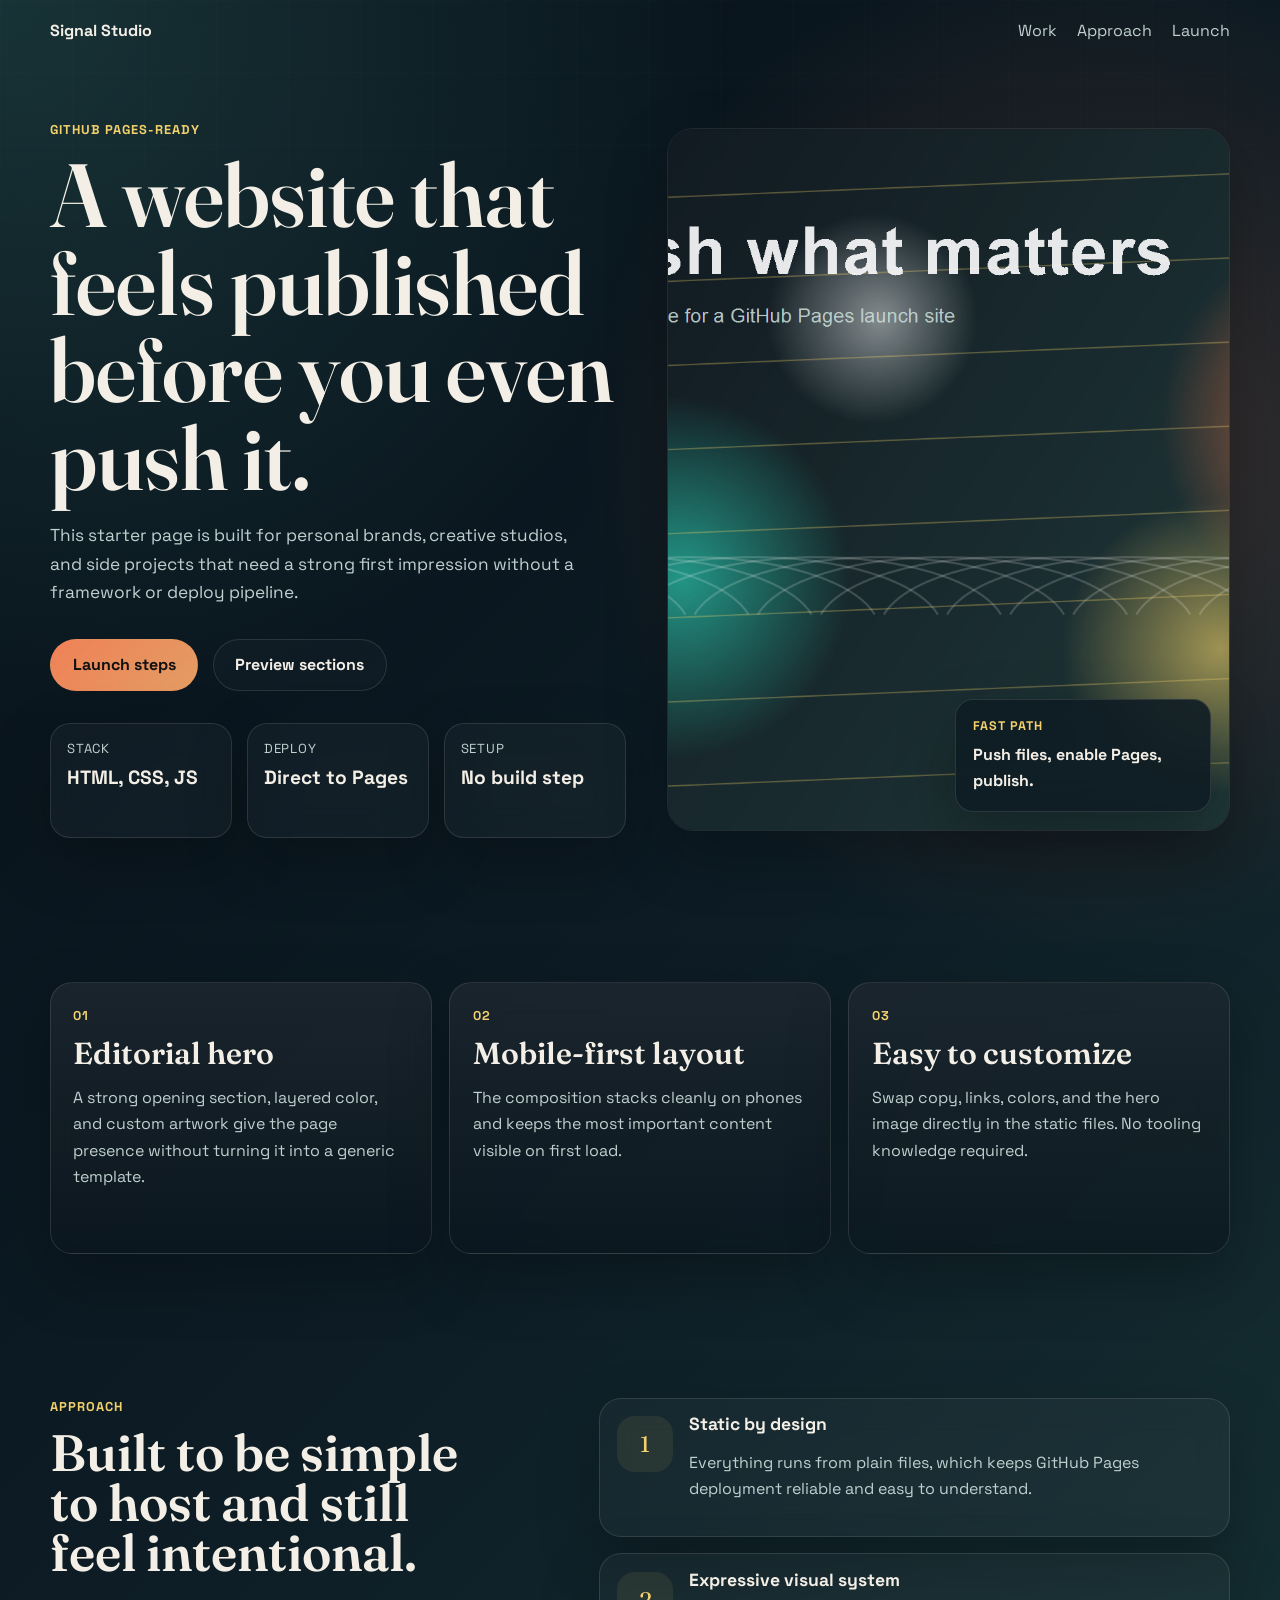
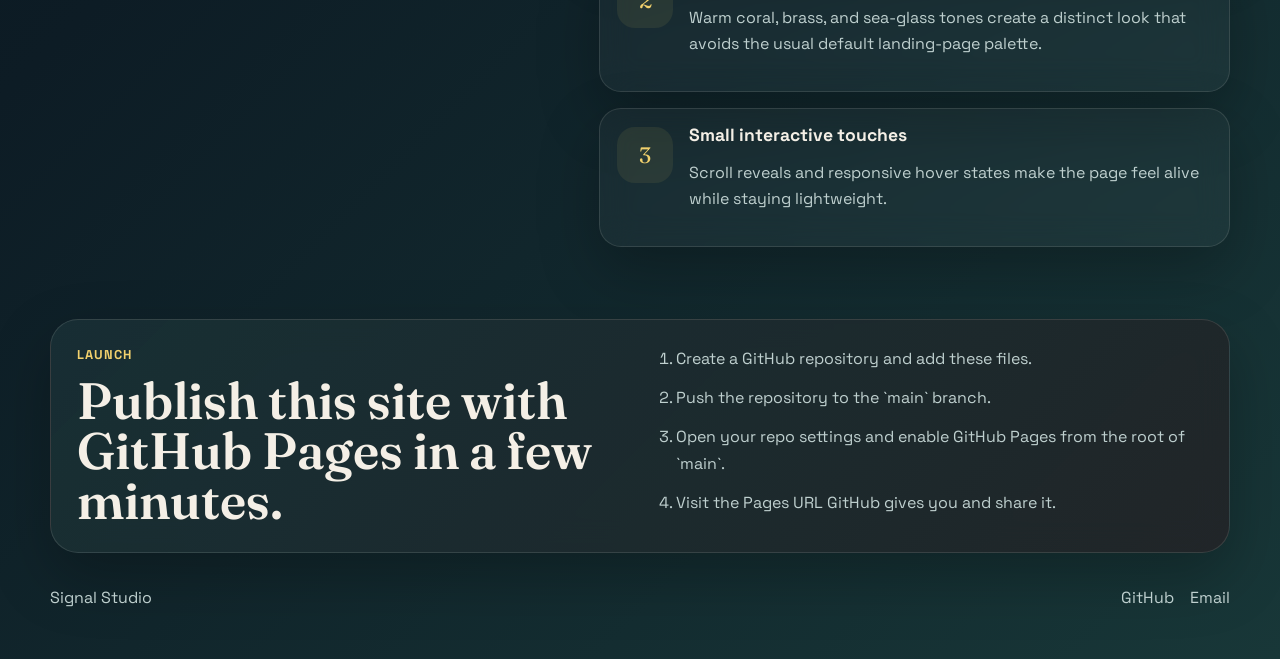
==== index.html @ b7b540f7 "Add GitHub Pages website" ====
<!DOCTYPE html>
<html lang="en">
  <head>
    <meta charset="UTF-8" />
    <meta name="viewport" content="width=device-width, initial-scale=1.0" />
    <title>Signal Studio | GitHub Pages Site</title>
    <meta
      name="description"
      content="A polished one-page website template built to publish quickly with GitHub Pages."
    />
    <link rel="preconnect" href="https://fonts.googleapis.com" />
    <link rel="preconnect" href="https://fonts.gstatic.com" crossorigin />
    <link
      href="https://fonts.googleapis.com/css2?family=Fraunces:wght@500;600;700&family=Space+Grotesk:wght@400;500;700&display=swap"
      rel="stylesheet"
    />
    <script>
      document.documentElement.classList.add("js");
    </script>
    <link rel="stylesheet" href="styles.css" />
  </head>
  <body>
    <div class="page-shell">
      <header class="site-header">
        <a class="brand" href="#top">Signal Studio</a>
        <nav class="site-nav" aria-label="Primary">
          <a href="#work">Work</a>
          <a href="#approach">Approach</a>
          <a href="#launch">Launch</a>
        </nav>
      </header>

      <main id="top">
        <section class="hero section">
          <div class="hero-copy reveal">
            <p class="eyebrow">GitHub Pages-ready</p>
            <h1>A website that feels published before you even push it.</h1>
            <p class="lede">
              This starter page is built for personal brands, creative studios,
              and side projects that need a strong first impression without a
              framework or deploy pipeline.
            </p>

            <div class="hero-actions">
              <a class="button button-primary" href="#launch">Launch steps</a>
              <a class="button button-secondary" href="#work">Preview sections</a>
            </div>

            <dl class="hero-metrics" aria-label="Highlights">
              <div>
                <dt>Stack</dt>
                <dd>HTML, CSS, JS</dd>
              </div>
              <div>
                <dt>Deploy</dt>
                <dd>Direct to Pages</dd>
              </div>
              <div>
                <dt>Setup</dt>
                <dd>No build step</dd>
              </div>
            </dl>
          </div>

          <div class="hero-visual reveal">
            <img
              src="assets/hero.png"
              alt="Abstract cinematic artwork for the website hero section"
            />
            <div class="floating-note">
              <span>Fast path</span>
              <strong>Push files, enable Pages, publish.</strong>
            </div>
          </div>
        </section>

        <section id="work" class="section feature-grid">
          <article class="feature-card reveal">
            <p class="card-kicker">01</p>
            <h2>Editorial hero</h2>
            <p>
              A strong opening section, layered color, and custom artwork give
              the page presence without turning it into a generic template.
            </p>
          </article>

          <article class="feature-card reveal">
            <p class="card-kicker">02</p>
            <h2>Mobile-first layout</h2>
            <p>
              The composition stacks cleanly on phones and keeps the most
              important content visible on first load.
            </p>
          </article>

          <article class="feature-card reveal">
            <p class="card-kicker">03</p>
            <h2>Easy to customize</h2>
            <p>
              Swap copy, links, colors, and the hero image directly in the
              static files. No tooling knowledge required.
            </p>
          </article>
        </section>

        <section id="approach" class="section split-section">
          <div class="section-heading reveal">
            <p class="eyebrow">Approach</p>
            <h2>Built to be simple to host and still feel intentional.</h2>
          </div>

          <div class="steps">
            <article class="step reveal">
              <span class="step-number">1</span>
              <div>
                <h3>Static by design</h3>
                <p>
                  Everything runs from plain files, which keeps GitHub Pages
                  deployment reliable and easy to understand.
                </p>
              </div>
            </article>

            <article class="step reveal">
              <span class="step-number">2</span>
              <div>
                <h3>Expressive visual system</h3>
                <p>
                  Warm coral, brass, and sea-glass tones create a distinct look
                  that avoids the usual default landing-page palette.
                </p>
              </div>
            </article>

            <article class="step reveal">
              <span class="step-number">3</span>
              <div>
                <h3>Small interactive touches</h3>
                <p>
                  Scroll reveals and responsive hover states make the page feel
                  alive while staying lightweight.
                </p>
              </div>
            </article>
          </div>
        </section>

        <section id="launch" class="section launch-panel reveal">
          <div>
            <p class="eyebrow">Launch</p>
            <h2>Publish this site with GitHub Pages in a few minutes.</h2>
          </div>

          <ol class="launch-list">
            <li>Create a GitHub repository and add these files.</li>
            <li>Push the repository to the `main` branch.</li>
            <li>Open your repo settings and enable GitHub Pages from the root of `main`.</li>
            <li>Visit the Pages URL GitHub gives you and share it.</li>
          </ol>
        </section>
      </main>

      <footer class="site-footer">
        <p>Signal Studio</p>
        <div class="footer-links">
          <a href="https://github.com/" target="_blank" rel="noreferrer">GitHub</a>
          <a href="mailto:hello@example.com">Email</a>
        </div>
      </footer>
    </div>

    <script src="script.js"></script>
  </body>
</html>
---- styles.css ----
:root {
  --bg: #081018;
  --bg-soft: #11232a;
  --panel: rgba(12, 23, 31, 0.72);
  --panel-strong: rgba(15, 28, 36, 0.9);
  --text: #f4efe6;
  --muted: #bfd0cf;
  --line: rgba(244, 239, 230, 0.12);
  --accent: #ef8157;
  --accent-soft: #f2d16d;
  --sea: #63d2c1;
  --shadow: 0 24px 60px rgba(0, 0, 0, 0.25);
  --radius: 26px;
  --max: 1180px;
}

* {
  box-sizing: border-box;
}

html {
  scroll-behavior: smooth;
}

body {
  margin: 0;
  min-height: 100vh;
  font-family: "Space Grotesk", "Segoe UI", sans-serif;
  color: var(--text);
  background:
    radial-gradient(circle at top left, rgba(99, 210, 193, 0.18), transparent 28%),
    radial-gradient(circle at 85% 20%, rgba(239, 129, 87, 0.2), transparent 24%),
    linear-gradient(135deg, #071018 0%, #0d1c25 48%, #183738 100%);
}

body::before {
  content: "";
  position: fixed;
  inset: 0;
  background-image:
    linear-gradient(rgba(255, 255, 255, 0.03) 1px, transparent 1px),
    linear-gradient(90deg, rgba(255, 255, 255, 0.03) 1px, transparent 1px);
  background-size: 72px 72px;
  mask-image: linear-gradient(to bottom, rgba(0, 0, 0, 0.4), transparent 85%);
  -webkit-mask-image: linear-gradient(to bottom, rgba(0, 0, 0, 0.4), transparent 85%);
  pointer-events: none;
}

.page-shell {
  position: relative;
  width: min(calc(100% - 2rem), var(--max));
  margin: 0 auto;
}

.site-header,
.site-footer,
.section {
  position: relative;
  z-index: 1;
}

.site-header {
  display: flex;
  align-items: center;
  justify-content: space-between;
  gap: 1rem;
  padding: 1.25rem 0 0.5rem;
}

.brand,
.site-nav a,
.footer-links a,
.button {
  color: inherit;
  text-decoration: none;
}

.brand {
  font-weight: 700;
  letter-spacing: 0;
}

.site-nav {
  display: flex;
  align-items: center;
  gap: 1.25rem;
}

.site-nav a,
.footer-links a {
  color: var(--muted);
  transition: color 180ms ease;
}

.site-nav a:hover,
.site-nav a:focus-visible,
.footer-links a:hover,
.footer-links a:focus-visible {
  color: var(--text);
}

.section {
  padding: 4.5rem 0;
}

.hero {
  display: grid;
  grid-template-columns: 1.02fr 0.98fr;
  gap: 2rem;
  align-items: center;
  min-height: calc(100vh - 5rem);
}

.eyebrow,
.card-kicker,
.step-number {
  color: var(--accent-soft);
}

.eyebrow,
.card-kicker {
  margin: 0 0 0.8rem;
  font-size: 0.8rem;
  font-weight: 700;
  text-transform: uppercase;
  letter-spacing: 0.08em;
}

h1,
h2,
h3 {
  margin: 0;
  line-height: 0.98;
}

h1,
h2 {
  font-family: "Fraunces", Georgia, serif;
  font-weight: 600;
}

h1 {
  max-width: 12ch;
  font-size: clamp(3.2rem, 7vw, 6.4rem);
}

h2 {
  font-size: clamp(2.15rem, 4vw, 3.4rem);
}

h3 {
  font-size: 1.1rem;
  margin-bottom: 0.55rem;
}

.lede,
.feature-card p,
.step p,
.launch-list,
.site-footer,
.floating-note span,
.floating-note strong {
  line-height: 1.65;
}

.lede,
.section-heading,
.step p,
.feature-card p,
.launch-list,
.site-footer {
  color: var(--muted);
}

.lede {
  max-width: 34rem;
  margin: 1.2rem 0 0;
  font-size: 1.08rem;
}

.hero-actions {
  display: flex;
  flex-wrap: wrap;
  gap: 0.9rem;
  margin-top: 2rem;
}

.button {
  display: inline-flex;
  align-items: center;
  justify-content: center;
  min-height: 3.25rem;
  padding: 0 1.35rem;
  border-radius: 999px;
  border: 1px solid var(--line);
  font-weight: 700;
  transition:
    transform 180ms ease,
    border-color 180ms ease,
    background-color 180ms ease;
}

.button:hover,
.button:focus-visible {
  transform: translateY(-2px);
}

.button-primary {
  background: linear-gradient(135deg, var(--accent) 0%, #e39d63 100%);
  color: #111;
  border-color: transparent;
}

.button-secondary {
  background: rgba(255, 255, 255, 0.02);
}

.hero-metrics {
  display: grid;
  grid-template-columns: repeat(3, minmax(0, 1fr));
  gap: 0.9rem;
  max-width: 36rem;
  margin: 2rem 0 0;
}

.hero-metrics div,
.feature-card,
.launch-panel,
.floating-note,
.step {
  border: 1px solid var(--line);
  backdrop-filter: blur(16px);
  box-shadow: var(--shadow);
}

.hero-metrics div {
  min-height: 7.2rem;
  padding: 1rem;
  border-radius: 20px;
  background: rgba(255, 255, 255, 0.03);
}

.hero-metrics dt {
  margin-bottom: 0.5rem;
  color: var(--muted);
  font-size: 0.82rem;
  text-transform: uppercase;
  letter-spacing: 0.06em;
}

.hero-metrics dd {
  margin: 0;
  font-size: 1.2rem;
  font-weight: 700;
}

.hero-visual {
  position: relative;
}

.hero-visual img {
  display: block;
  width: 100%;
  aspect-ratio: 4 / 5;
  object-fit: cover;
  border-radius: var(--radius);
  border: 1px solid rgba(255, 255, 255, 0.08);
  box-shadow: var(--shadow);
}

.floating-note {
  position: absolute;
  right: 1.2rem;
  bottom: 1.2rem;
  max-width: 16rem;
  padding: 1rem 1.1rem;
  border-radius: 18px;
  background: var(--panel-strong);
}

.floating-note span {
  display: block;
  margin-bottom: 0.35rem;
  color: var(--accent-soft);
  font-size: 0.78rem;
  font-weight: 700;
  text-transform: uppercase;
  letter-spacing: 0.08em;
}

.floating-note strong {
  display: block;
  font-size: 1rem;
}

.feature-grid {
  display: grid;
  grid-template-columns: repeat(3, minmax(0, 1fr));
  gap: 1.1rem;
}

.feature-card {
  min-height: 17rem;
  padding: 1.4rem;
  border-radius: 22px;
  background:
    linear-gradient(180deg, rgba(255, 255, 255, 0.06), transparent),
    var(--panel);
  transition: transform 180ms ease, border-color 180ms ease;
}

.feature-card:hover {
  transform: translateY(-4px);
  border-color: rgba(242, 209, 109, 0.32);
}

.feature-card .card-kicker {
  color: var(--accent-soft);
}

.feature-card h2 {
  margin-bottom: 1rem;
  font-size: 1.9rem;
}

.split-section {
  display: grid;
  grid-template-columns: 0.9fr 1.1fr;
  gap: 2rem;
  align-items: start;
}

.section-heading h2 {
  max-width: 12ch;
}

.steps {
  display: grid;
  gap: 1rem;
}

.step {
  display: grid;
  grid-template-columns: 3.5rem 1fr;
  gap: 1rem;
  align-items: start;
  padding: 1.1rem;
  border-radius: 22px;
  background: rgba(255, 255, 255, 0.035);
}

.step-number {
  display: inline-flex;
  align-items: center;
  justify-content: center;
  width: 3.5rem;
  aspect-ratio: 1;
  border-radius: 18px;
  background: rgba(242, 209, 109, 0.08);
  font-family: "Fraunces", Georgia, serif;
  font-size: 1.4rem;
}

.launch-panel {
  display: grid;
  grid-template-columns: 1fr 1fr;
  gap: 2rem;
  padding: 1.6rem;
  border-radius: 28px;
  background:
    linear-gradient(135deg, rgba(99, 210, 193, 0.1), rgba(239, 129, 87, 0.08)),
    var(--panel-strong);
}

.launch-list {
  margin: 0;
  padding-left: 1.25rem;
}

.launch-list li + li {
  margin-top: 0.8rem;
}

.site-footer {
  display: flex;
  align-items: center;
  justify-content: space-between;
  gap: 1rem;
  padding: 1rem 0 2rem;
}

.footer-links {
  display: flex;
  gap: 1rem;
}

.section-heading h2 {
  color: var(--text);
}

.js .reveal {
  opacity: 0;
  transform: translateY(24px);
  transition:
    opacity 700ms ease,
    transform 700ms ease;
}

.js .reveal.is-visible {
  opacity: 1;
  transform: translateY(0);
}

@media (max-width: 980px) {
  .hero,
  .feature-grid,
  .split-section,
  .launch-panel {
    grid-template-columns: 1fr;
  }

  .hero {
    min-height: auto;
    padding-top: 2rem;
  }

  .section-heading h2 {
    max-width: 16ch;
  }
}

@media (max-width: 720px) {
  .page-shell {
    width: min(calc(100% - 1.1rem), var(--max));
  }

  .site-header,
  .site-footer {
    flex-direction: column;
    align-items: flex-start;
  }

  .site-nav,
  .footer-links {
    flex-wrap: wrap;
  }

  .section {
    padding: 3rem 0;
  }

  h1 {
    font-size: clamp(2.7rem, 16vw, 4.2rem);
  }

  .hero-metrics {
    grid-template-columns: 1fr;
  }

  .hero-visual img {
    aspect-ratio: 1 / 1.15;
  }

  .floating-note {
    position: static;
    max-width: none;
    margin-top: 1rem;
  }
}
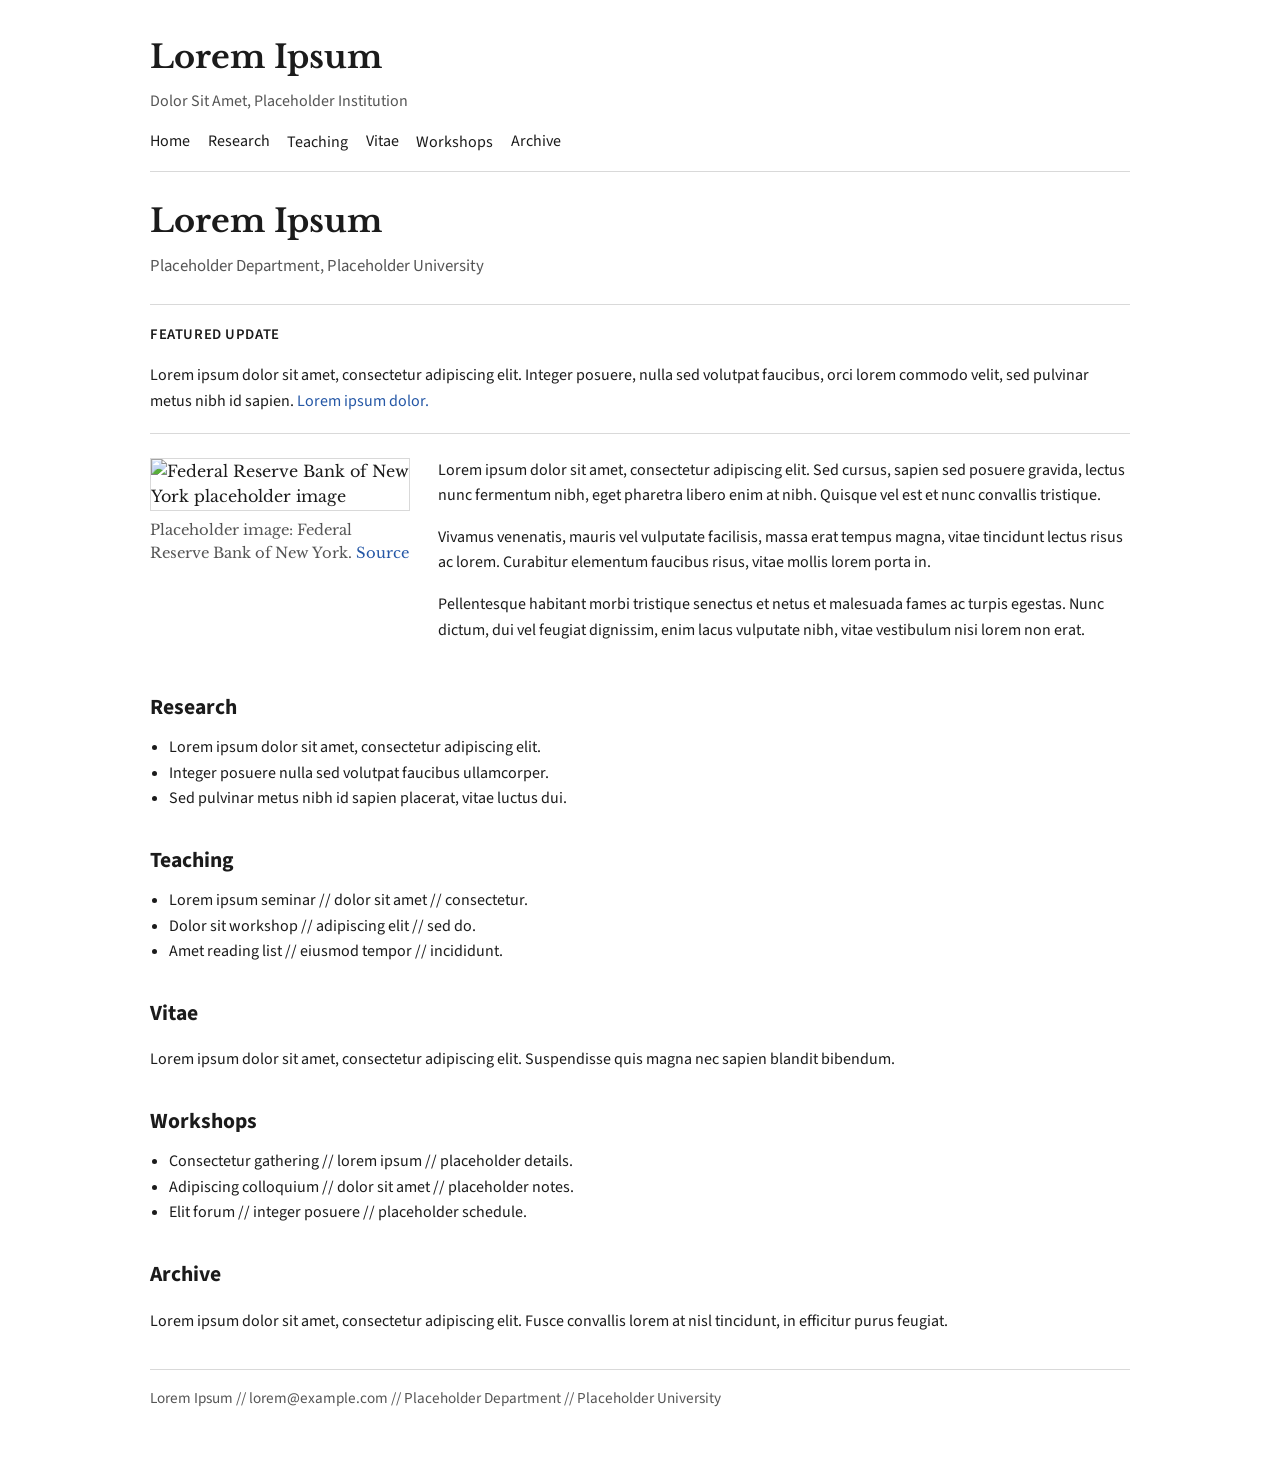
==== commit 6f46d6af: "Match academic homepage layout with placeholders" ====
--- a/index.html
+++ b/index.html
@@ -3,169 +3,161 @@
   <head>
     <meta charset="UTF-8" />
     <meta name="viewport" content="width=device-width, initial-scale=1.0" />
-    <title>Signal Studio | GitHub Pages Site</title>
+    <title>Lorem Ipsum | Academic Homepage Template</title>
     <meta
       name="description"
-      content="A polished one-page website template built to publish quickly with GitHub Pages."
+      content="A minimalist academic-style GitHub Pages homepage with placeholder text and a Federal Reserve Bank of New York image placeholder."
     />
     <link rel="preconnect" href="https://fonts.googleapis.com" />
     <link rel="preconnect" href="https://fonts.gstatic.com" crossorigin />
     <link
-      href="https://fonts.googleapis.com/css2?family=Fraunces:wght@500;600;700&family=Space+Grotesk:wght@400;500;700&display=swap"
+      href="https://fonts.googleapis.com/css2?family=Libre+Baskerville:wght@400;700&family=Source+Sans+3:wght@400;600&display=swap"
       rel="stylesheet"
     />
-    <script>
-      document.documentElement.classList.add("js");
-    </script>
     <link rel="stylesheet" href="styles.css" />
   </head>
   <body>
-    <div class="page-shell">
+    <div class="site-shell">
       <header class="site-header">
-        <a class="brand" href="#top">Signal Studio</a>
+        <div class="site-title-group">
+          <a class="site-title" href="index.html">Lorem Ipsum</a>
+          <p class="site-subtitle">Dolor Sit Amet, Placeholder Institution</p>
+        </div>
+
         <nav class="site-nav" aria-label="Primary">
-          <a href="#work">Work</a>
-          <a href="#approach">Approach</a>
-          <a href="#launch">Launch</a>
+          <a href="#home">Home</a>
+          <a href="#research">Research</a>
+
+          <div class="nav-group">
+            <button class="nav-toggle" type="button" aria-expanded="false">
+              Teaching
+            </button>
+            <div class="nav-menu">
+              <a href="#teaching-one">Lorem ipsum seminar</a>
+              <a href="#teaching-two">Dolor sit workshop</a>
+              <a href="#teaching-three">Amet reading list</a>
+            </div>
+          </div>
+
+          <a href="#vitae">Vitae</a>
+
+          <div class="nav-group">
+            <button class="nav-toggle" type="button" aria-expanded="false">
+              Workshops
+            </button>
+            <div class="nav-menu">
+              <a href="#workshop-one">Consectetur gathering</a>
+              <a href="#workshop-two">Adipiscing colloquium</a>
+              <a href="#workshop-three">Elit forum</a>
+            </div>
+          </div>
+
+          <a href="#archive">Archive</a>
         </nav>
       </header>
 
-      <main id="top">
-        <section class="hero section">
-          <div class="hero-copy reveal">
-            <p class="eyebrow">GitHub Pages-ready</p>
-            <h1>A website that feels published before you even push it.</h1>
-            <p class="lede">
-              This starter page is built for personal brands, creative studios,
-              and side projects that need a strong first impression without a
-              framework or deploy pipeline.
+      <main class="content" id="home">
+        <section class="section-intro">
+          <h1>Lorem Ipsum</h1>
+          <p class="intro-meta">Placeholder Department, Placeholder University</p>
+        </section>
+
+        <section class="featured-note">
+          <p class="featured-label">Featured Update</p>
+          <p>
+            Lorem ipsum dolor sit amet, consectetur adipiscing elit. Integer
+            posuere, nulla sed volutpat faucibus, orci lorem commodo velit, sed
+            pulvinar metus nibh id sapien.
+            <a href="#research">Lorem ipsum dolor.</a>
+          </p>
+        </section>
+
+        <section class="profile-grid">
+          <figure class="profile-media">
+            <img
+              src="https://commons.wikimedia.org/wiki/Special:Redirect/file/Federal%20Reserve%20Bank%20of%20New%20York%20004.jpg"
+              alt="Federal Reserve Bank of New York placeholder image"
+            />
+            <figcaption>
+              Placeholder image: Federal Reserve Bank of New York.
+              <a
+                href="https://commons.wikimedia.org/wiki/File:Federal_Reserve_Bank_of_New_York_004.jpg"
+                target="_blank"
+                rel="noreferrer"
+              >
+                Source
+              </a>
+            </figcaption>
+          </figure>
+
+          <div class="profile-copy">
+            <p>
+              Lorem ipsum dolor sit amet, consectetur adipiscing elit. Sed
+              cursus, sapien sed posuere gravida, lectus nunc fermentum nibh,
+              eget pharetra libero enim at nibh. Quisque vel est et nunc
+              convallis tristique.
             </p>
-
-            <div class="hero-actions">
-              <a class="button button-primary" href="#launch">Launch steps</a>
-              <a class="button button-secondary" href="#work">Preview sections</a>
-            </div>
-
-            <dl class="hero-metrics" aria-label="Highlights">
-              <div>
-                <dt>Stack</dt>
-                <dd>HTML, CSS, JS</dd>
-              </div>
-              <div>
-                <dt>Deploy</dt>
-                <dd>Direct to Pages</dd>
-              </div>
-              <div>
-                <dt>Setup</dt>
-                <dd>No build step</dd>
-              </div>
-            </dl>
-          </div>
-
-          <div class="hero-visual reveal">
-            <img
-              src="assets/hero.png"
-              alt="Abstract cinematic artwork for the website hero section"
-            />
-            <div class="floating-note">
-              <span>Fast path</span>
-              <strong>Push files, enable Pages, publish.</strong>
-            </div>
+            <p>
+              Vivamus venenatis, mauris vel vulputate facilisis, massa erat
+              tempus magna, vitae tincidunt lectus risus ac lorem. Curabitur
+              elementum faucibus risus, vitae mollis lorem porta in.
+            </p>
+            <p>
+              Pellentesque habitant morbi tristique senectus et netus et
+              malesuada fames ac turpis egestas. Nunc dictum, dui vel feugiat
+              dignissim, enim lacus vulputate nibh, vitae vestibulum nisi lorem
+              non erat.
+            </p>
           </div>
         </section>
 
-        <section id="work" class="section feature-grid">
-          <article class="feature-card reveal">
-            <p class="card-kicker">01</p>
-            <h2>Editorial hero</h2>
-            <p>
-              A strong opening section, layered color, and custom artwork give
-              the page presence without turning it into a generic template.
-            </p>
-          </article>
-
-          <article class="feature-card reveal">
-            <p class="card-kicker">02</p>
-            <h2>Mobile-first layout</h2>
-            <p>
-              The composition stacks cleanly on phones and keeps the most
-              important content visible on first load.
-            </p>
-          </article>
-
-          <article class="feature-card reveal">
-            <p class="card-kicker">03</p>
-            <h2>Easy to customize</h2>
-            <p>
-              Swap copy, links, colors, and the hero image directly in the
-              static files. No tooling knowledge required.
-            </p>
-          </article>
+        <section class="placeholder-section" id="research">
+          <h2>Research</h2>
+          <ul>
+            <li>Lorem ipsum dolor sit amet, consectetur adipiscing elit.</li>
+            <li>Integer posuere nulla sed volutpat faucibus ullamcorper.</li>
+            <li>Sed pulvinar metus nibh id sapien placerat, vitae luctus dui.</li>
+          </ul>
         </section>
 
-        <section id="approach" class="section split-section">
-          <div class="section-heading reveal">
-            <p class="eyebrow">Approach</p>
-            <h2>Built to be simple to host and still feel intentional.</h2>
-          </div>
-
-          <div class="steps">
-            <article class="step reveal">
-              <span class="step-number">1</span>
-              <div>
-                <h3>Static by design</h3>
-                <p>
-                  Everything runs from plain files, which keeps GitHub Pages
-                  deployment reliable and easy to understand.
-                </p>
-              </div>
-            </article>
-
-            <article class="step reveal">
-              <span class="step-number">2</span>
-              <div>
-                <h3>Expressive visual system</h3>
-                <p>
-                  Warm coral, brass, and sea-glass tones create a distinct look
-                  that avoids the usual default landing-page palette.
-                </p>
-              </div>
-            </article>
-
-            <article class="step reveal">
-              <span class="step-number">3</span>
-              <div>
-                <h3>Small interactive touches</h3>
-                <p>
-                  Scroll reveals and responsive hover states make the page feel
-                  alive while staying lightweight.
-                </p>
-              </div>
-            </article>
-          </div>
+        <section class="placeholder-section" id="teaching-one">
+          <h2>Teaching</h2>
+          <ul>
+            <li id="teaching-one-item">Lorem ipsum seminar // dolor sit amet // consectetur.</li>
+            <li id="teaching-two">Dolor sit workshop // adipiscing elit // sed do.</li>
+            <li id="teaching-three">Amet reading list // eiusmod tempor // incididunt.</li>
+          </ul>
         </section>
 
-        <section id="launch" class="section launch-panel reveal">
-          <div>
-            <p class="eyebrow">Launch</p>
-            <h2>Publish this site with GitHub Pages in a few minutes.</h2>
-          </div>
+        <section class="placeholder-section" id="vitae">
+          <h2>Vitae</h2>
+          <p>
+            Lorem ipsum dolor sit amet, consectetur adipiscing elit. Suspendisse
+            quis magna nec sapien blandit bibendum.
+          </p>
+        </section>
 
-          <ol class="launch-list">
-            <li>Create a GitHub repository and add these files.</li>
-            <li>Push the repository to the `main` branch.</li>
-            <li>Open your repo settings and enable GitHub Pages from the root of `main`.</li>
-            <li>Visit the Pages URL GitHub gives you and share it.</li>
-          </ol>
+        <section class="placeholder-section" id="workshop-one">
+          <h2>Workshops</h2>
+          <ul>
+            <li>Consectetur gathering // lorem ipsum // placeholder details.</li>
+            <li id="workshop-two">Adipiscing colloquium // dolor sit amet // placeholder notes.</li>
+            <li id="workshop-three">Elit forum // integer posuere // placeholder schedule.</li>
+          </ul>
+        </section>
+
+        <section class="placeholder-section" id="archive">
+          <h2>Archive</h2>
+          <p>
+            Lorem ipsum dolor sit amet, consectetur adipiscing elit. Fusce
+            convallis lorem at nisl tincidunt, in efficitur purus feugiat.
+          </p>
         </section>
       </main>
 
       <footer class="site-footer">
-        <p>Signal Studio</p>
-        <div class="footer-links">
-          <a href="https://github.com/" target="_blank" rel="noreferrer">GitHub</a>
-          <a href="mailto:hello@example.com">Email</a>
-        </div>
+        Lorem Ipsum // lorem@example.com // Placeholder Department //
+        Placeholder University
       </footer>
     </div>
 
--- a/styles.css
+++ b/styles.css
@@ -1,17 +1,10 @@
 :root {
-  --bg: #081018;
-  --bg-soft: #11232a;
-  --panel: rgba(12, 23, 31, 0.72);
-  --panel-strong: rgba(15, 28, 36, 0.9);
-  --text: #f4efe6;
-  --muted: #bfd0cf;
-  --line: rgba(244, 239, 230, 0.12);
-  --accent: #ef8157;
-  --accent-soft: #f2d16d;
-  --sea: #63d2c1;
-  --shadow: 0 24px 60px rgba(0, 0, 0, 0.25);
-  --radius: 26px;
-  --max: 1180px;
+  --page-width: 980px;
+  --text: #1b1b1b;
+  --muted: #555;
+  --line: #d9d9d9;
+  --link: #2457a6;
+  --bg: #ffffff;
 }
 
 * {
@@ -24,446 +17,213 @@
 
 body {
   margin: 0;
-  min-height: 100vh;
-  font-family: "Space Grotesk", "Segoe UI", sans-serif;
+  background: var(--bg);
   color: var(--text);
-  background:
-    radial-gradient(circle at top left, rgba(99, 210, 193, 0.18), transparent 28%),
-    radial-gradient(circle at 85% 20%, rgba(239, 129, 87, 0.2), transparent 24%),
-    linear-gradient(135deg, #071018 0%, #0d1c25 48%, #183738 100%);
-}
-
-body::before {
-  content: "";
-  position: fixed;
-  inset: 0;
-  background-image:
-    linear-gradient(rgba(255, 255, 255, 0.03) 1px, transparent 1px),
-    linear-gradient(90deg, rgba(255, 255, 255, 0.03) 1px, transparent 1px);
-  background-size: 72px 72px;
-  mask-image: linear-gradient(to bottom, rgba(0, 0, 0, 0.4), transparent 85%);
-  -webkit-mask-image: linear-gradient(to bottom, rgba(0, 0, 0, 0.4), transparent 85%);
-  pointer-events: none;
-}
-
-.page-shell {
-  position: relative;
-  width: min(calc(100% - 2rem), var(--max));
+  font-family: "Libre Baskerville", Georgia, serif;
+  line-height: 1.6;
+}
+
+a {
+  color: var(--link);
+  text-decoration: none;
+}
+
+a:hover,
+a:focus-visible {
+  text-decoration: underline;
+}
+
+button {
+  font: inherit;
+}
+
+.site-shell {
+  width: min(calc(100% - 2rem), var(--page-width));
   margin: 0 auto;
-}
-
-.site-header,
+  padding: 2rem 0 3rem;
+}
+
+.site-header {
+  border-bottom: 1px solid var(--line);
+  padding-bottom: 1rem;
+}
+
+.site-title-group {
+  margin-bottom: 0.9rem;
+}
+
+.site-title {
+  color: var(--text);
+  font-size: 2rem;
+  font-weight: 700;
+}
+
+.site-subtitle,
+.intro-meta,
 .site-footer,
-.section {
-  position: relative;
-  z-index: 1;
-}
-
-.site-header {
-  display: flex;
-  align-items: center;
-  justify-content: space-between;
-  gap: 1rem;
-  padding: 1.25rem 0 0.5rem;
-}
-
-.brand,
+.figcaption,
+.nav-toggle,
 .site-nav a,
-.footer-links a,
-.button {
-  color: inherit;
-  text-decoration: none;
-}
-
-.brand {
-  font-weight: 700;
-  letter-spacing: 0;
+.profile-copy,
+.placeholder-section,
+.featured-note {
+  font-family: "Source Sans 3", "Segoe UI", sans-serif;
+}
+
+.site-subtitle {
+  margin: 0.35rem 0 0;
+  color: var(--muted);
+  font-size: 1rem;
 }
 
 .site-nav {
   display: flex;
+  flex-wrap: wrap;
+  gap: 0.35rem 1.1rem;
   align-items: center;
-  gap: 1.25rem;
 }
 
 .site-nav a,
-.footer-links a {
-  color: var(--muted);
-  transition: color 180ms ease;
-}
-
-.site-nav a:hover,
-.site-nav a:focus-visible,
-.footer-links a:hover,
-.footer-links a:focus-visible {
+.nav-toggle {
   color: var(--text);
-}
-
-.section {
-  padding: 4.5rem 0;
-}
-
-.hero {
+  background: none;
+  border: 0;
+  padding: 0;
+  font-size: 1rem;
+  cursor: pointer;
+}
+
+.nav-group {
+  position: relative;
+}
+
+.nav-menu {
+  display: none;
+  position: absolute;
+  top: calc(100% + 0.4rem);
+  left: 0;
+  min-width: 220px;
+  padding: 0.5rem 0;
+  background: #fff;
+  border: 1px solid var(--line);
+  box-shadow: 0 10px 24px rgba(0, 0, 0, 0.08);
+  z-index: 10;
+}
+
+.nav-menu a {
+  display: block;
+  padding: 0.35rem 0.75rem;
+  white-space: nowrap;
+}
+
+.nav-group:hover .nav-menu,
+.nav-group:focus-within .nav-menu,
+.nav-group.is-open .nav-menu {
+  display: block;
+}
+
+.content {
+  padding-top: 1.5rem;
+}
+
+.section-intro h1 {
+  margin: 0;
+  font-size: 2rem;
+  font-weight: 700;
+}
+
+.intro-meta {
+  margin: 0.35rem 0 0;
+  color: var(--muted);
+  font-size: 1.05rem;
+}
+
+.featured-note {
+  padding: 1.15rem 0;
+  margin: 1.5rem 0;
+  border-top: 1px solid var(--line);
+  border-bottom: 1px solid var(--line);
+}
+
+.featured-label {
+  margin: 0 0 0.4rem;
+  font-size: 0.92rem;
+  font-weight: 600;
+  text-transform: uppercase;
+  letter-spacing: 0.04em;
+}
+
+.featured-note p:last-child {
+  margin-bottom: 0;
+}
+
+.profile-grid {
   display: grid;
-  grid-template-columns: 1.02fr 0.98fr;
-  gap: 2rem;
-  align-items: center;
-  min-height: calc(100vh - 5rem);
-}
-
-.eyebrow,
-.card-kicker,
-.step-number {
-  color: var(--accent-soft);
-}
-
-.eyebrow,
-.card-kicker {
-  margin: 0 0 0.8rem;
-  font-size: 0.8rem;
-  font-weight: 700;
-  text-transform: uppercase;
-  letter-spacing: 0.08em;
-}
-
-h1,
-h2,
-h3 {
-  margin: 0;
-  line-height: 0.98;
-}
-
-h1,
-h2 {
-  font-family: "Fraunces", Georgia, serif;
-  font-weight: 600;
-}
-
-h1 {
-  max-width: 12ch;
-  font-size: clamp(3.2rem, 7vw, 6.4rem);
-}
-
-h2 {
-  font-size: clamp(2.15rem, 4vw, 3.4rem);
-}
-
-h3 {
-  font-size: 1.1rem;
-  margin-bottom: 0.55rem;
-}
-
-.lede,
-.feature-card p,
-.step p,
-.launch-list,
-.site-footer,
-.floating-note span,
-.floating-note strong {
-  line-height: 1.65;
-}
-
-.lede,
-.section-heading,
-.step p,
-.feature-card p,
-.launch-list,
-.site-footer {
-  color: var(--muted);
-}
-
-.lede {
-  max-width: 34rem;
-  margin: 1.2rem 0 0;
-  font-size: 1.08rem;
-}
-
-.hero-actions {
-  display: flex;
-  flex-wrap: wrap;
-  gap: 0.9rem;
-  margin-top: 2rem;
-}
-
-.button {
-  display: inline-flex;
-  align-items: center;
-  justify-content: center;
-  min-height: 3.25rem;
-  padding: 0 1.35rem;
-  border-radius: 999px;
-  border: 1px solid var(--line);
-  font-weight: 700;
-  transition:
-    transform 180ms ease,
-    border-color 180ms ease,
-    background-color 180ms ease;
-}
-
-.button:hover,
-.button:focus-visible {
-  transform: translateY(-2px);
-}
-
-.button-primary {
-  background: linear-gradient(135deg, var(--accent) 0%, #e39d63 100%);
-  color: #111;
-  border-color: transparent;
-}
-
-.button-secondary {
-  background: rgba(255, 255, 255, 0.02);
-}
-
-.hero-metrics {
-  display: grid;
-  grid-template-columns: repeat(3, minmax(0, 1fr));
-  gap: 0.9rem;
-  max-width: 36rem;
-  margin: 2rem 0 0;
-}
-
-.hero-metrics div,
-.feature-card,
-.launch-panel,
-.floating-note,
-.step {
-  border: 1px solid var(--line);
-  backdrop-filter: blur(16px);
-  box-shadow: var(--shadow);
-}
-
-.hero-metrics div {
-  min-height: 7.2rem;
-  padding: 1rem;
-  border-radius: 20px;
-  background: rgba(255, 255, 255, 0.03);
-}
-
-.hero-metrics dt {
-  margin-bottom: 0.5rem;
-  color: var(--muted);
-  font-size: 0.82rem;
-  text-transform: uppercase;
-  letter-spacing: 0.06em;
-}
-
-.hero-metrics dd {
-  margin: 0;
-  font-size: 1.2rem;
-  font-weight: 700;
-}
-
-.hero-visual {
-  position: relative;
-}
-
-.hero-visual img {
+  grid-template-columns: 260px 1fr;
+  gap: 1.75rem;
+  align-items: start;
+}
+
+.profile-media {
+  margin: 0;
+}
+
+.profile-media img {
   display: block;
   width: 100%;
-  aspect-ratio: 4 / 5;
-  object-fit: cover;
-  border-radius: var(--radius);
-  border: 1px solid rgba(255, 255, 255, 0.08);
-  box-shadow: var(--shadow);
-}
-
-.floating-note {
-  position: absolute;
-  right: 1.2rem;
-  bottom: 1.2rem;
-  max-width: 16rem;
-  padding: 1rem 1.1rem;
-  border-radius: 18px;
-  background: var(--panel-strong);
-}
-
-.floating-note span {
-  display: block;
-  margin-bottom: 0.35rem;
-  color: var(--accent-soft);
-  font-size: 0.78rem;
-  font-weight: 700;
-  text-transform: uppercase;
-  letter-spacing: 0.08em;
-}
-
-.floating-note strong {
-  display: block;
-  font-size: 1rem;
-}
-
-.feature-grid {
-  display: grid;
-  grid-template-columns: repeat(3, minmax(0, 1fr));
-  gap: 1.1rem;
-}
-
-.feature-card {
-  min-height: 17rem;
-  padding: 1.4rem;
-  border-radius: 22px;
-  background:
-    linear-gradient(180deg, rgba(255, 255, 255, 0.06), transparent),
-    var(--panel);
-  transition: transform 180ms ease, border-color 180ms ease;
-}
-
-.feature-card:hover {
-  transform: translateY(-4px);
-  border-color: rgba(242, 209, 109, 0.32);
-}
-
-.feature-card .card-kicker {
-  color: var(--accent-soft);
-}
-
-.feature-card h2 {
-  margin-bottom: 1rem;
-  font-size: 1.9rem;
-}
-
-.split-section {
-  display: grid;
-  grid-template-columns: 0.9fr 1.1fr;
-  gap: 2rem;
-  align-items: start;
-}
-
-.section-heading h2 {
-  max-width: 12ch;
-}
-
-.steps {
-  display: grid;
-  gap: 1rem;
-}
-
-.step {
-  display: grid;
-  grid-template-columns: 3.5rem 1fr;
-  gap: 1rem;
-  align-items: start;
-  padding: 1.1rem;
-  border-radius: 22px;
-  background: rgba(255, 255, 255, 0.035);
-}
-
-.step-number {
-  display: inline-flex;
-  align-items: center;
-  justify-content: center;
-  width: 3.5rem;
-  aspect-ratio: 1;
-  border-radius: 18px;
-  background: rgba(242, 209, 109, 0.08);
-  font-family: "Fraunces", Georgia, serif;
-  font-size: 1.4rem;
-}
-
-.launch-panel {
-  display: grid;
-  grid-template-columns: 1fr 1fr;
-  gap: 2rem;
-  padding: 1.6rem;
-  border-radius: 28px;
-  background:
-    linear-gradient(135deg, rgba(99, 210, 193, 0.1), rgba(239, 129, 87, 0.08)),
-    var(--panel-strong);
-}
-
-.launch-list {
-  margin: 0;
-  padding-left: 1.25rem;
-}
-
-.launch-list li + li {
-  margin-top: 0.8rem;
+  border: 1px solid var(--line);
+}
+
+.profile-media figcaption {
+  margin-top: 0.5rem;
+  color: var(--muted);
+  font-size: 0.92rem;
+}
+
+.profile-copy p:first-child {
+  margin-top: 0;
+}
+
+.placeholder-section {
+  margin-top: 2rem;
+}
+
+.placeholder-section h2 {
+  margin: 0 0 0.6rem;
+  font-size: 1.35rem;
+}
+
+.placeholder-section ul {
+  margin: 0;
+  padding-left: 1.2rem;
 }
 
 .site-footer {
-  display: flex;
-  align-items: center;
-  justify-content: space-between;
-  gap: 1rem;
-  padding: 1rem 0 2rem;
-}
-
-.footer-links {
-  display: flex;
-  gap: 1rem;
-}
-
-.section-heading h2 {
-  color: var(--text);
-}
-
-.js .reveal {
-  opacity: 0;
-  transform: translateY(24px);
-  transition:
-    opacity 700ms ease,
-    transform 700ms ease;
-}
-
-.js .reveal.is-visible {
-  opacity: 1;
-  transform: translateY(0);
-}
-
-@media (max-width: 980px) {
-  .hero,
-  .feature-grid,
-  .split-section,
-  .launch-panel {
+  margin-top: 2.2rem;
+  padding-top: 1rem;
+  border-top: 1px solid var(--line);
+  color: var(--muted);
+  font-size: 0.95rem;
+}
+
+@media (max-width: 760px) {
+  .site-shell {
+    width: min(calc(100% - 1rem), var(--page-width));
+    padding-top: 1rem;
+  }
+
+  .profile-grid {
     grid-template-columns: 1fr;
   }
 
-  .hero {
-    min-height: auto;
-    padding-top: 2rem;
-  }
-
-  .section-heading h2 {
-    max-width: 16ch;
-  }
-}
-
-@media (max-width: 720px) {
-  .page-shell {
-    width: min(calc(100% - 1.1rem), var(--max));
-  }
-
-  .site-header,
-  .site-footer {
-    flex-direction: column;
-    align-items: flex-start;
-  }
-
-  .site-nav,
-  .footer-links {
-    flex-wrap: wrap;
-  }
-
-  .section {
-    padding: 3rem 0;
-  }
-
-  h1 {
-    font-size: clamp(2.7rem, 16vw, 4.2rem);
-  }
-
-  .hero-metrics {
-    grid-template-columns: 1fr;
-  }
-
-  .hero-visual img {
-    aspect-ratio: 1 / 1.15;
-  }
-
-  .floating-note {
+  .profile-media {
+    max-width: 340px;
+  }
+
+  .nav-menu {
     position: static;
-    max-width: none;
-    margin-top: 1rem;
-  }
-}
+    min-width: 0;
+    margin-top: 0.4rem;
+    box-shadow: none;
+  }
+}
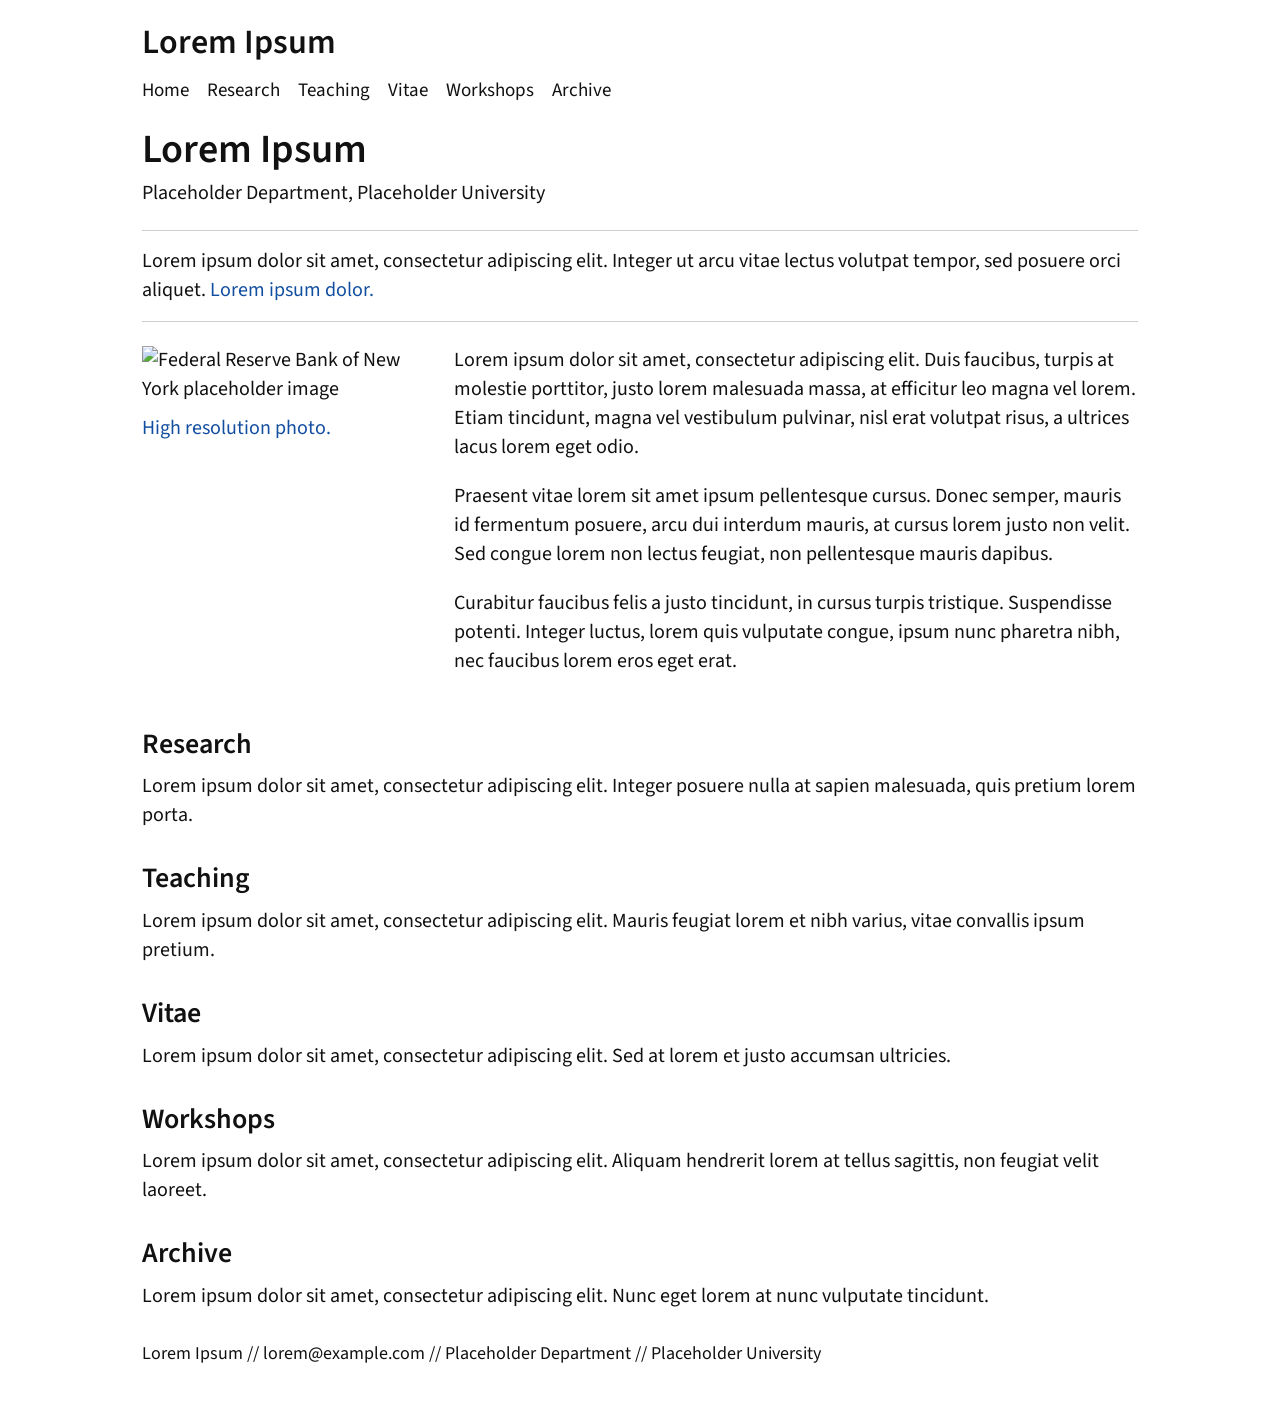
==== commit f3251e6e: "Tighten layout and remove generated hero asset" ====
--- a/index.html
+++ b/index.html
@@ -3,161 +3,150 @@
   <head>
     <meta charset="UTF-8" />
     <meta name="viewport" content="width=device-width, initial-scale=1.0" />
-    <title>Lorem Ipsum | Academic Homepage Template</title>
+    <title>Lorem Ipsum</title>
     <meta
       name="description"
-      content="A minimalist academic-style GitHub Pages homepage with placeholder text and a Federal Reserve Bank of New York image placeholder."
+      content="A placeholder academic homepage modeled on a minimalist faculty site structure."
     />
     <link rel="preconnect" href="https://fonts.googleapis.com" />
     <link rel="preconnect" href="https://fonts.gstatic.com" crossorigin />
     <link
-      href="https://fonts.googleapis.com/css2?family=Libre+Baskerville:wght@400;700&family=Source+Sans+3:wght@400;600&display=swap"
+      href="https://fonts.googleapis.com/css2?family=Source+Sans+3:wght@400;600&display=swap"
       rel="stylesheet"
     />
     <link rel="stylesheet" href="styles.css" />
   </head>
   <body>
-    <div class="site-shell">
-      <header class="site-header">
-        <div class="site-title-group">
-          <a class="site-title" href="index.html">Lorem Ipsum</a>
-          <p class="site-subtitle">Dolor Sit Amet, Placeholder Institution</p>
-        </div>
+    <div class="page">
+      <header class="masthead">
+        <a class="site-name" href="index.html">Lorem Ipsum</a>
 
-        <nav class="site-nav" aria-label="Primary">
-          <a href="#home">Home</a>
-          <a href="#research">Research</a>
-
-          <div class="nav-group">
-            <button class="nav-toggle" type="button" aria-expanded="false">
-              Teaching
-            </button>
-            <div class="nav-menu">
-              <a href="#teaching-one">Lorem ipsum seminar</a>
-              <a href="#teaching-two">Dolor sit workshop</a>
-              <a href="#teaching-three">Amet reading list</a>
-            </div>
-          </div>
-
-          <a href="#vitae">Vitae</a>
-
-          <div class="nav-group">
-            <button class="nav-toggle" type="button" aria-expanded="false">
-              Workshops
-            </button>
-            <div class="nav-menu">
-              <a href="#workshop-one">Consectetur gathering</a>
-              <a href="#workshop-two">Adipiscing colloquium</a>
-              <a href="#workshop-three">Elit forum</a>
-            </div>
-          </div>
-
-          <a href="#archive">Archive</a>
+        <nav class="top-nav" aria-label="Primary">
+          <ul class="nav-list">
+            <li><a href="#home">Home</a></li>
+            <li><a href="#research">Research</a></li>
+            <li class="has-submenu">
+              <button class="submenu-toggle" type="button" aria-expanded="false">
+                Teaching
+              </button>
+              <ul class="submenu">
+                <li><a href="#teaching">Lorem Ipsum 101</a></li>
+                <li><a href="#teaching">Dolor Sit 570</a></li>
+                <li><a href="#teaching">Amet Reading List</a></li>
+              </ul>
+            </li>
+            <li><a href="#vitae">Vitae</a></li>
+            <li class="has-submenu">
+              <button class="submenu-toggle" type="button" aria-expanded="false">
+                Workshops
+              </button>
+              <ul class="submenu">
+                <li><a href="#workshops">Lorem Workshop</a></li>
+                <li><a href="#workshops">Ipsum Workshop</a></li>
+                <li><a href="#workshops">Dolor Forum</a></li>
+              </ul>
+            </li>
+            <li><a href="#archive">Archive</a></li>
+          </ul>
         </nav>
       </header>
 
-      <main class="content" id="home">
-        <section class="section-intro">
-          <h1>Lorem Ipsum</h1>
-          <p class="intro-meta">Placeholder Department, Placeholder University</p>
-        </section>
+      <main class="main-content" id="home">
+        <h1 class="page-title">Lorem Ipsum</h1>
+        <p class="affiliation">Placeholder Department, Placeholder University</p>
 
-        <section class="featured-note">
-          <p class="featured-label">Featured Update</p>
+        <section class="feature-block">
           <p>
-            Lorem ipsum dolor sit amet, consectetur adipiscing elit. Integer
-            posuere, nulla sed volutpat faucibus, orci lorem commodo velit, sed
-            pulvinar metus nibh id sapien.
+            Lorem ipsum dolor sit amet, consectetur adipiscing elit. Integer ut
+            arcu vitae lectus volutpat tempor, sed posuere orci aliquet.
             <a href="#research">Lorem ipsum dolor.</a>
           </p>
         </section>
 
-        <section class="profile-grid">
-          <figure class="profile-media">
+        <section class="bio-layout">
+          <div class="photo-column">
             <img
               src="https://commons.wikimedia.org/wiki/Special:Redirect/file/Federal%20Reserve%20Bank%20of%20New%20York%20004.jpg"
               alt="Federal Reserve Bank of New York placeholder image"
             />
-            <figcaption>
-              Placeholder image: Federal Reserve Bank of New York.
+            <p class="photo-link">
               <a
                 href="https://commons.wikimedia.org/wiki/File:Federal_Reserve_Bank_of_New_York_004.jpg"
                 target="_blank"
                 rel="noreferrer"
               >
-                Source
+                High resolution photo.
               </a>
-            </figcaption>
-          </figure>
+            </p>
+          </div>
 
-          <div class="profile-copy">
+          <div class="bio-copy">
             <p>
-              Lorem ipsum dolor sit amet, consectetur adipiscing elit. Sed
-              cursus, sapien sed posuere gravida, lectus nunc fermentum nibh,
-              eget pharetra libero enim at nibh. Quisque vel est et nunc
-              convallis tristique.
+              Lorem ipsum dolor sit amet, consectetur adipiscing elit. Duis
+              faucibus, turpis at molestie porttitor, justo lorem malesuada
+              massa, at efficitur leo magna vel lorem. Etiam tincidunt, magna
+              vel vestibulum pulvinar, nisl erat volutpat risus, a ultrices
+              lacus lorem eget odio.
             </p>
             <p>
-              Vivamus venenatis, mauris vel vulputate facilisis, massa erat
-              tempus magna, vitae tincidunt lectus risus ac lorem. Curabitur
-              elementum faucibus risus, vitae mollis lorem porta in.
+              Praesent vitae lorem sit amet ipsum pellentesque cursus. Donec
+              semper, mauris id fermentum posuere, arcu dui interdum mauris, at
+              cursus lorem justo non velit. Sed congue lorem non lectus feugiat,
+              non pellentesque mauris dapibus.
             </p>
             <p>
-              Pellentesque habitant morbi tristique senectus et netus et
-              malesuada fames ac turpis egestas. Nunc dictum, dui vel feugiat
-              dignissim, enim lacus vulputate nibh, vitae vestibulum nisi lorem
-              non erat.
+              Curabitur faucibus felis a justo tincidunt, in cursus turpis
+              tristique. Suspendisse potenti. Integer luctus, lorem quis
+              vulputate congue, ipsum nunc pharetra nibh, nec faucibus lorem
+              eros eget erat.
             </p>
           </div>
         </section>
 
-        <section class="placeholder-section" id="research">
+        <section class="text-section" id="research">
           <h2>Research</h2>
-          <ul>
-            <li>Lorem ipsum dolor sit amet, consectetur adipiscing elit.</li>
-            <li>Integer posuere nulla sed volutpat faucibus ullamcorper.</li>
-            <li>Sed pulvinar metus nibh id sapien placerat, vitae luctus dui.</li>
-          </ul>
-        </section>
-
-        <section class="placeholder-section" id="teaching-one">
-          <h2>Teaching</h2>
-          <ul>
-            <li id="teaching-one-item">Lorem ipsum seminar // dolor sit amet // consectetur.</li>
-            <li id="teaching-two">Dolor sit workshop // adipiscing elit // sed do.</li>
-            <li id="teaching-three">Amet reading list // eiusmod tempor // incididunt.</li>
-          </ul>
-        </section>
-
-        <section class="placeholder-section" id="vitae">
-          <h2>Vitae</h2>
           <p>
-            Lorem ipsum dolor sit amet, consectetur adipiscing elit. Suspendisse
-            quis magna nec sapien blandit bibendum.
+            Lorem ipsum dolor sit amet, consectetur adipiscing elit. Integer
+            posuere nulla at sapien malesuada, quis pretium lorem porta.
           </p>
         </section>
 
-        <section class="placeholder-section" id="workshop-one">
-          <h2>Workshops</h2>
-          <ul>
-            <li>Consectetur gathering // lorem ipsum // placeholder details.</li>
-            <li id="workshop-two">Adipiscing colloquium // dolor sit amet // placeholder notes.</li>
-            <li id="workshop-three">Elit forum // integer posuere // placeholder schedule.</li>
-          </ul>
+        <section class="text-section" id="teaching">
+          <h2>Teaching</h2>
+          <p>
+            Lorem ipsum dolor sit amet, consectetur adipiscing elit. Mauris
+            feugiat lorem et nibh varius, vitae convallis ipsum pretium.
+          </p>
         </section>
 
-        <section class="placeholder-section" id="archive">
+        <section class="text-section" id="vitae">
+          <h2>Vitae</h2>
+          <p>
+            Lorem ipsum dolor sit amet, consectetur adipiscing elit. Sed at
+            lorem et justo accumsan ultricies.
+          </p>
+        </section>
+
+        <section class="text-section" id="workshops">
+          <h2>Workshops</h2>
+          <p>
+            Lorem ipsum dolor sit amet, consectetur adipiscing elit. Aliquam
+            hendrerit lorem at tellus sagittis, non feugiat velit laoreet.
+          </p>
+        </section>
+
+        <section class="text-section" id="archive">
           <h2>Archive</h2>
           <p>
-            Lorem ipsum dolor sit amet, consectetur adipiscing elit. Fusce
-            convallis lorem at nisl tincidunt, in efficitur purus feugiat.
+            Lorem ipsum dolor sit amet, consectetur adipiscing elit. Nunc eget
+            lorem at nunc vulputate tincidunt.
           </p>
         </section>
       </main>
 
       <footer class="site-footer">
-        Lorem Ipsum // lorem@example.com // Placeholder Department //
-        Placeholder University
+        Lorem Ipsum // lorem@example.com // Placeholder Department // Placeholder
+        University
       </footer>
     </div>
 
--- a/styles.css
+++ b/styles.css
@@ -1,12 +1,3 @@
-:root {
-  --page-width: 980px;
-  --text: #1b1b1b;
-  --muted: #555;
-  --line: #d9d9d9;
-  --link: #2457a6;
-  --bg: #ffffff;
-}
-
 * {
   box-sizing: border-box;
 }
@@ -17,14 +8,15 @@
 
 body {
   margin: 0;
-  background: var(--bg);
-  color: var(--text);
-  font-family: "Libre Baskerville", Georgia, serif;
-  line-height: 1.6;
+  background: #ffffff;
+  color: #111111;
+  font-family: "Source Sans 3", Arial, sans-serif;
+  font-size: 20px;
+  line-height: 1.45;
 }
 
 a {
-  color: var(--link);
+  color: #124ea0;
   text-decoration: none;
 }
 
@@ -37,193 +29,168 @@
   font: inherit;
 }
 
-.site-shell {
-  width: min(calc(100% - 2rem), var(--page-width));
+.page {
+  width: min(100%, 1040px);
   margin: 0 auto;
-  padding: 2rem 0 3rem;
+  padding: 18px 22px 36px;
 }
 
-.site-header {
-  border-bottom: 1px solid var(--line);
-  padding-bottom: 1rem;
+.masthead {
+  margin-bottom: 16px;
 }
 
-.site-title-group {
-  margin-bottom: 0.9rem;
+.site-name {
+  display: inline-block;
+  margin-bottom: 10px;
+  color: #111111;
+  font-size: 34px;
+  font-weight: 600;
 }
 
-.site-title {
-  color: var(--text);
-  font-size: 2rem;
-  font-weight: 700;
+.top-nav {
+  font-size: 19px;
 }
 
-.site-subtitle,
-.intro-meta,
-.site-footer,
-.figcaption,
-.nav-toggle,
-.site-nav a,
-.profile-copy,
-.placeholder-section,
-.featured-note {
-  font-family: "Source Sans 3", "Segoe UI", sans-serif;
+.nav-list,
+.submenu {
+  margin: 0;
+  padding: 0;
+  list-style: none;
 }
 
-.site-subtitle {
-  margin: 0.35rem 0 0;
-  color: var(--muted);
-  font-size: 1rem;
+.nav-list {
+  display: flex;
+  flex-wrap: wrap;
+  gap: 0 18px;
+  align-items: flex-start;
 }
 
-.site-nav {
-  display: flex;
-  flex-wrap: wrap;
-  gap: 0.35rem 1.1rem;
-  align-items: center;
+.nav-list > li {
+  position: relative;
 }
 
-.site-nav a,
-.nav-toggle {
-  color: var(--text);
+.nav-list > li > a,
+.submenu-toggle {
+  color: #111111;
   background: none;
   border: 0;
   padding: 0;
-  font-size: 1rem;
   cursor: pointer;
 }
 
-.nav-group {
-  position: relative;
+.submenu {
+  display: none;
+  position: absolute;
+  left: 0;
+  top: calc(100% + 4px);
+  min-width: 210px;
+  padding: 6px 0;
+  background: #ffffff;
+  border: 1px solid #d8d8d8;
 }
 
-.nav-menu {
-  display: none;
-  position: absolute;
-  top: calc(100% + 0.4rem);
-  left: 0;
-  min-width: 220px;
-  padding: 0.5rem 0;
-  background: #fff;
-  border: 1px solid var(--line);
-  box-shadow: 0 10px 24px rgba(0, 0, 0, 0.08);
-  z-index: 10;
-}
-
-.nav-menu a {
+.submenu li a {
   display: block;
-  padding: 0.35rem 0.75rem;
+  padding: 4px 10px;
   white-space: nowrap;
 }
 
-.nav-group:hover .nav-menu,
-.nav-group:focus-within .nav-menu,
-.nav-group.is-open .nav-menu {
+.has-submenu:hover .submenu,
+.has-submenu:focus-within .submenu,
+.has-submenu.is-open .submenu {
   display: block;
 }
 
-.content {
-  padding-top: 1.5rem;
+.page-title {
+  margin: 0;
+  font-size: 40px;
+  font-weight: 600;
 }
 
-.section-intro h1 {
-  margin: 0;
-  font-size: 2rem;
-  font-weight: 700;
+.affiliation {
+  margin: 0 0 18px;
 }
 
-.intro-meta {
-  margin: 0.35rem 0 0;
-  color: var(--muted);
-  font-size: 1.05rem;
+.feature-block {
+  margin: 22px 0 24px;
+  padding: 16px 0;
+  border-top: 1px solid #cfcfcf;
+  border-bottom: 1px solid #cfcfcf;
 }
 
-.featured-note {
-  padding: 1.15rem 0;
-  margin: 1.5rem 0;
-  border-top: 1px solid var(--line);
-  border-bottom: 1px solid var(--line);
+.feature-block p {
+  margin: 0;
 }
 
-.featured-label {
-  margin: 0 0 0.4rem;
-  font-size: 0.92rem;
-  font-weight: 600;
-  text-transform: uppercase;
-  letter-spacing: 0.04em;
-}
-
-.featured-note p:last-child {
-  margin-bottom: 0;
-}
-
-.profile-grid {
+.bio-layout {
   display: grid;
-  grid-template-columns: 260px 1fr;
-  gap: 1.75rem;
+  grid-template-columns: 290px 1fr;
+  gap: 22px;
   align-items: start;
 }
 
-.profile-media {
+.photo-column img {
+  display: block;
+  width: 100%;
+  height: auto;
+}
+
+.photo-link {
+  margin: 10px 0 0;
+}
+
+.bio-copy p:first-child {
+  margin-top: 0;
+}
+
+.text-section {
+  margin-top: 28px;
+}
+
+.text-section h2 {
+  margin: 0 0 8px;
+  font-size: 28px;
+  font-weight: 600;
+}
+
+.text-section p {
   margin: 0;
 }
 
-.profile-media img {
-  display: block;
-  width: 100%;
-  border: 1px solid var(--line);
-}
-
-.profile-media figcaption {
-  margin-top: 0.5rem;
-  color: var(--muted);
-  font-size: 0.92rem;
-}
-
-.profile-copy p:first-child {
-  margin-top: 0;
-}
-
-.placeholder-section {
-  margin-top: 2rem;
-}
-
-.placeholder-section h2 {
-  margin: 0 0 0.6rem;
-  font-size: 1.35rem;
-}
-
-.placeholder-section ul {
-  margin: 0;
-  padding-left: 1.2rem;
-}
-
 .site-footer {
-  margin-top: 2.2rem;
-  padding-top: 1rem;
-  border-top: 1px solid var(--line);
-  color: var(--muted);
-  font-size: 0.95rem;
+  margin-top: 30px;
+  font-size: 18px;
 }
 
 @media (max-width: 760px) {
-  .site-shell {
-    width: min(calc(100% - 1rem), var(--page-width));
-    padding-top: 1rem;
+  body {
+    font-size: 18px;
   }
 
-  .profile-grid {
+  .page {
+    padding: 14px 14px 28px;
+  }
+
+  .site-name {
+    font-size: 30px;
+  }
+
+  .page-title {
+    font-size: 34px;
+  }
+
+  .bio-layout {
     grid-template-columns: 1fr;
   }
 
-  .profile-media {
-    max-width: 340px;
+  .photo-column {
+    max-width: 360px;
   }
 
-  .nav-menu {
+  .submenu {
     position: static;
-    min-width: 0;
-    margin-top: 0.4rem;
-    box-shadow: none;
+    margin-top: 6px;
+    border: 0;
+    padding: 0;
   }
 }
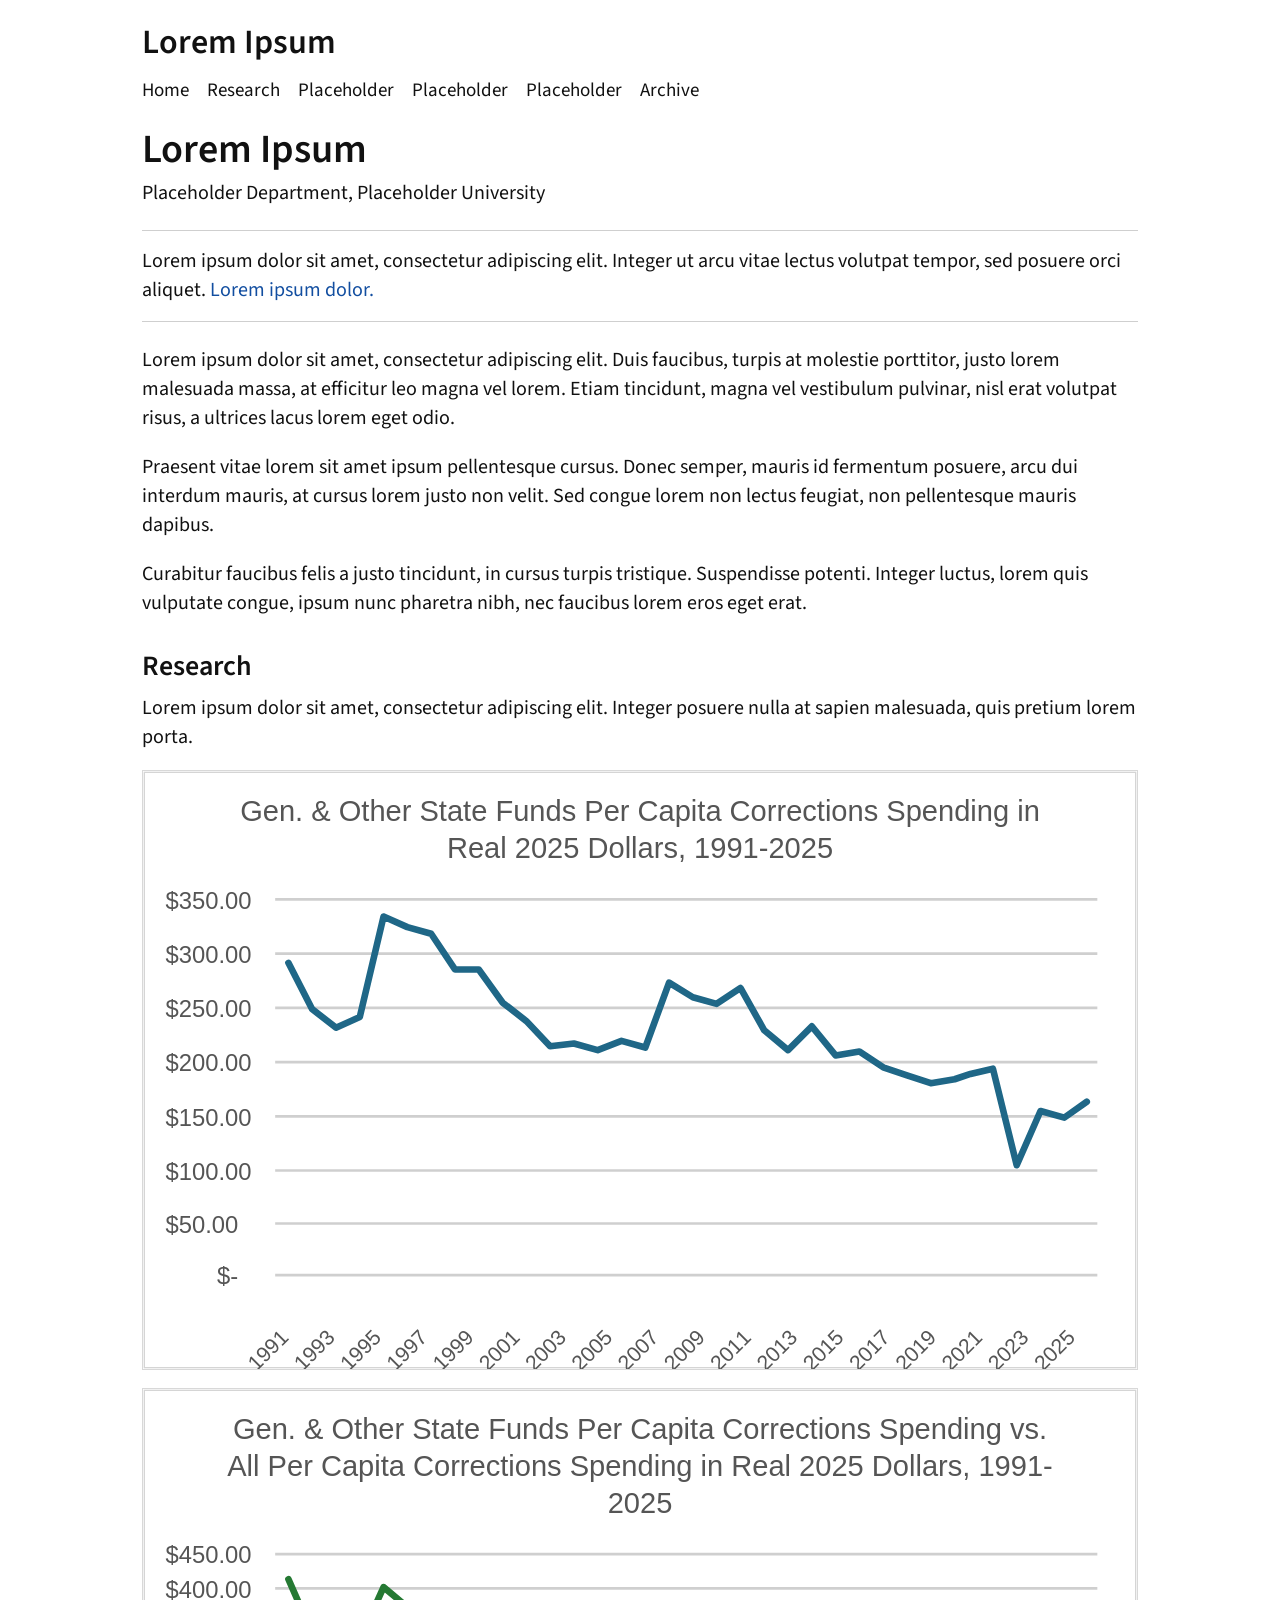
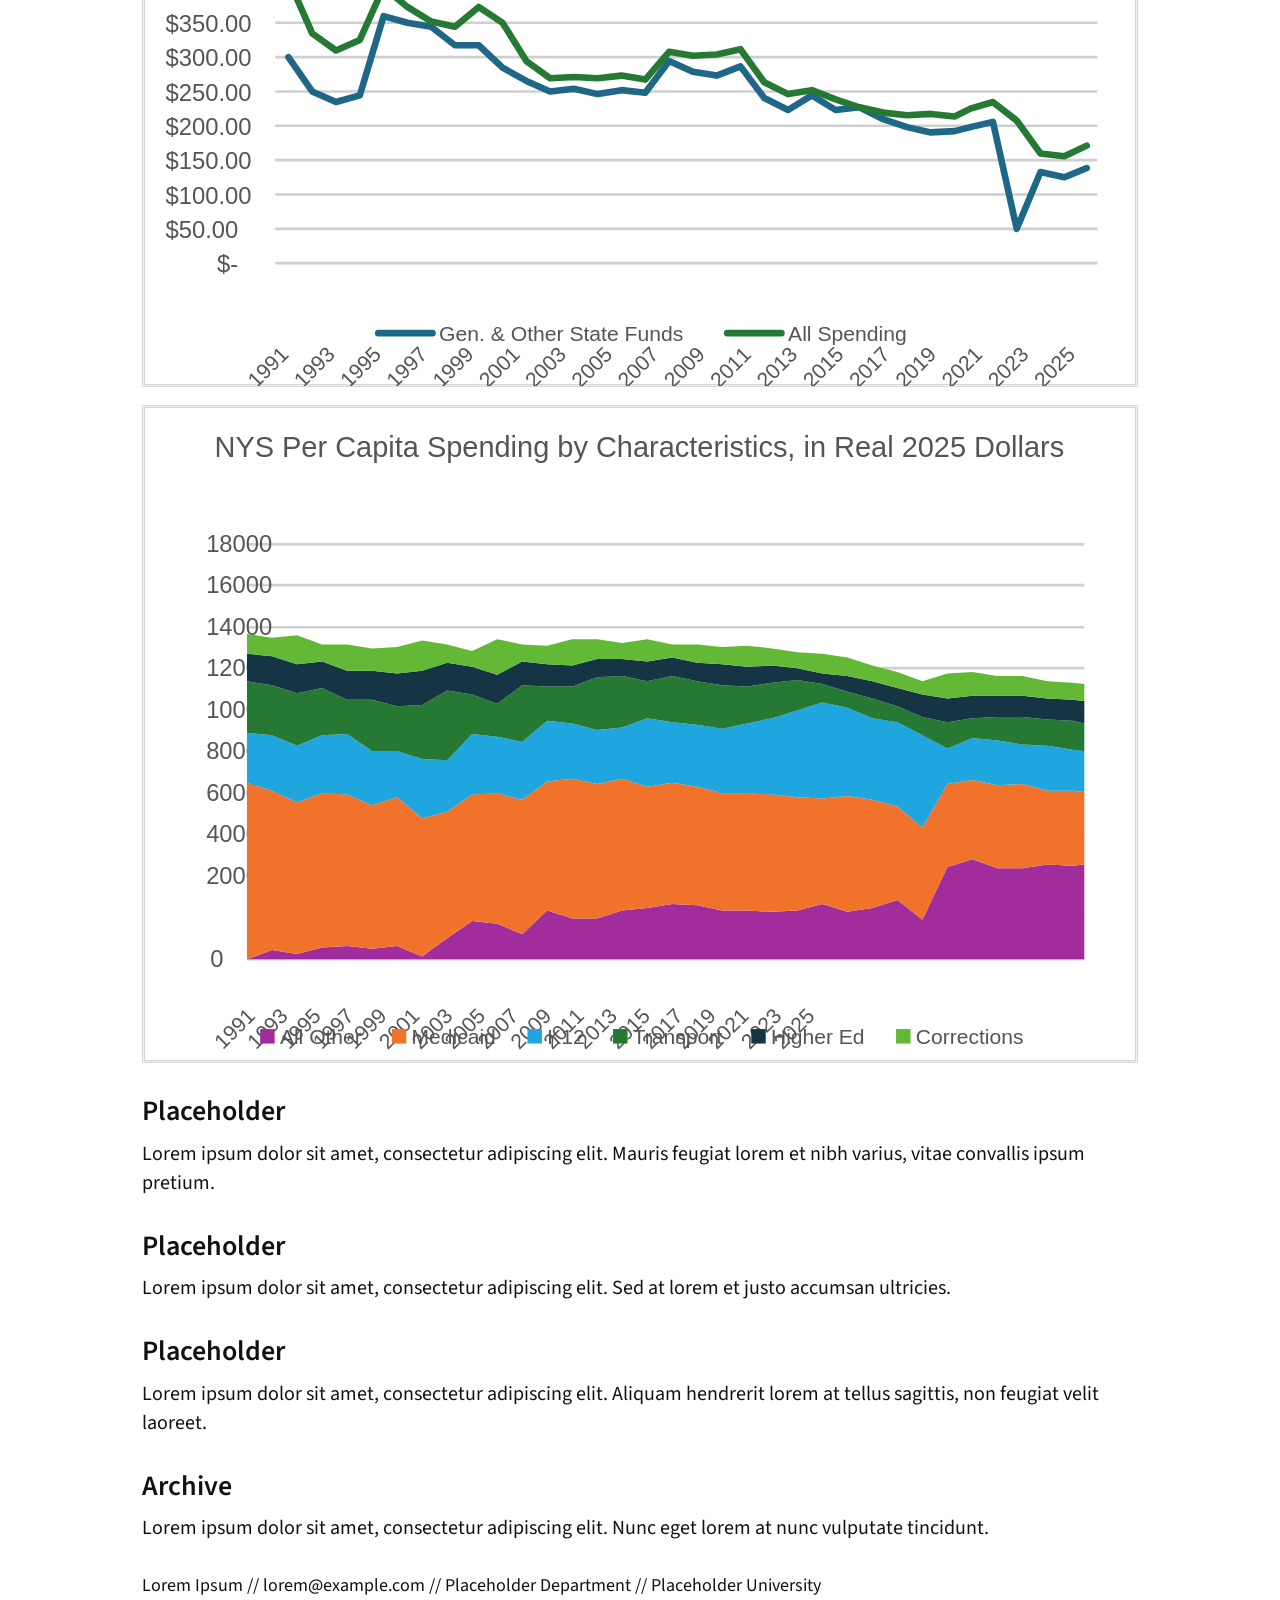
==== commit 471df63f: "Add research charts and placeholder sections" ====
--- a/index.html
+++ b/index.html
@@ -25,27 +25,9 @@
           <ul class="nav-list">
             <li><a href="#home">Home</a></li>
             <li><a href="#research">Research</a></li>
-            <li class="has-submenu">
-              <button class="submenu-toggle" type="button" aria-expanded="false">
-                Teaching
-              </button>
-              <ul class="submenu">
-                <li><a href="#teaching">Lorem Ipsum 101</a></li>
-                <li><a href="#teaching">Dolor Sit 570</a></li>
-                <li><a href="#teaching">Amet Reading List</a></li>
-              </ul>
-            </li>
-            <li><a href="#vitae">Vitae</a></li>
-            <li class="has-submenu">
-              <button class="submenu-toggle" type="button" aria-expanded="false">
-                Workshops
-              </button>
-              <ul class="submenu">
-                <li><a href="#workshops">Lorem Workshop</a></li>
-                <li><a href="#workshops">Ipsum Workshop</a></li>
-                <li><a href="#workshops">Dolor Forum</a></li>
-              </ul>
-            </li>
+            <li><a href="#placeholder-one">Placeholder</a></li>
+            <li><a href="#placeholder-two">Placeholder</a></li>
+            <li><a href="#placeholder-three">Placeholder</a></li>
             <li><a href="#archive">Archive</a></li>
           </ul>
         </nav>
@@ -63,44 +45,26 @@
           </p>
         </section>
 
-        <section class="bio-layout">
-          <div class="photo-column">
-            <img
-              src="https://commons.wikimedia.org/wiki/Special:Redirect/file/Federal%20Reserve%20Bank%20of%20New%20York%20004.jpg"
-              alt="Federal Reserve Bank of New York placeholder image"
-            />
-            <p class="photo-link">
-              <a
-                href="https://commons.wikimedia.org/wiki/File:Federal_Reserve_Bank_of_New_York_004.jpg"
-                target="_blank"
-                rel="noreferrer"
-              >
-                High resolution photo.
-              </a>
-            </p>
-          </div>
-
-          <div class="bio-copy">
-            <p>
-              Lorem ipsum dolor sit amet, consectetur adipiscing elit. Duis
-              faucibus, turpis at molestie porttitor, justo lorem malesuada
-              massa, at efficitur leo magna vel lorem. Etiam tincidunt, magna
-              vel vestibulum pulvinar, nisl erat volutpat risus, a ultrices
-              lacus lorem eget odio.
-            </p>
-            <p>
-              Praesent vitae lorem sit amet ipsum pellentesque cursus. Donec
-              semper, mauris id fermentum posuere, arcu dui interdum mauris, at
-              cursus lorem justo non velit. Sed congue lorem non lectus feugiat,
-              non pellentesque mauris dapibus.
-            </p>
-            <p>
-              Curabitur faucibus felis a justo tincidunt, in cursus turpis
-              tristique. Suspendisse potenti. Integer luctus, lorem quis
-              vulputate congue, ipsum nunc pharetra nibh, nec faucibus lorem
-              eros eget erat.
-            </p>
-          </div>
+        <section class="bio-copy">
+          <p>
+            Lorem ipsum dolor sit amet, consectetur adipiscing elit. Duis
+            faucibus, turpis at molestie porttitor, justo lorem malesuada
+            massa, at efficitur leo magna vel lorem. Etiam tincidunt, magna vel
+            vestibulum pulvinar, nisl erat volutpat risus, a ultrices lacus
+            lorem eget odio.
+          </p>
+          <p>
+            Praesent vitae lorem sit amet ipsum pellentesque cursus. Donec
+            semper, mauris id fermentum posuere, arcu dui interdum mauris, at
+            cursus lorem justo non velit. Sed congue lorem non lectus feugiat,
+            non pellentesque mauris dapibus.
+          </p>
+          <p>
+            Curabitur faucibus felis a justo tincidunt, in cursus turpis
+            tristique. Suspendisse potenti. Integer luctus, lorem quis
+            vulputate congue, ipsum nunc pharetra nibh, nec faucibus lorem eros
+            eget erat.
+          </p>
         </section>
 
         <section class="text-section" id="research">
@@ -109,26 +73,49 @@
             Lorem ipsum dolor sit amet, consectetur adipiscing elit. Integer
             posuere nulla at sapien malesuada, quis pretium lorem porta.
           </p>
+
+          <div class="research-images">
+            <figure class="research-figure">
+              <img
+                src="assets/research-chart-1.svg"
+                alt="Line chart placeholder under research"
+              />
+            </figure>
+
+            <figure class="research-figure">
+              <img
+                src="assets/research-chart-2.svg"
+                alt="Comparison chart placeholder under research"
+              />
+            </figure>
+
+            <figure class="research-figure">
+              <img
+                src="assets/research-chart-3.svg"
+                alt="Stacked area chart placeholder under research"
+              />
+            </figure>
+          </div>
         </section>
 
-        <section class="text-section" id="teaching">
-          <h2>Teaching</h2>
+        <section class="text-section" id="placeholder-one">
+          <h2>Placeholder</h2>
           <p>
             Lorem ipsum dolor sit amet, consectetur adipiscing elit. Mauris
             feugiat lorem et nibh varius, vitae convallis ipsum pretium.
           </p>
         </section>
 
-        <section class="text-section" id="vitae">
-          <h2>Vitae</h2>
+        <section class="text-section" id="placeholder-two">
+          <h2>Placeholder</h2>
           <p>
             Lorem ipsum dolor sit amet, consectetur adipiscing elit. Sed at
             lorem et justo accumsan ultricies.
           </p>
         </section>
 
-        <section class="text-section" id="workshops">
-          <h2>Workshops</h2>
+        <section class="text-section" id="placeholder-three">
+          <h2>Placeholder</h2>
           <p>
             Lorem ipsum dolor sit amet, consectetur adipiscing elit. Aliquam
             hendrerit lorem at tellus sagittis, non feugiat velit laoreet.
@@ -149,7 +136,5 @@
         University
       </footer>
     </div>
-
-    <script src="script.js"></script>
   </body>
 </html>
--- a/styles.css
+++ b/styles.css
@@ -25,10 +25,6 @@
   text-decoration: underline;
 }
 
-button {
-  font: inherit;
-}
-
 .page {
   width: min(100%, 1040px);
   margin: 0 auto;
@@ -51,54 +47,17 @@
   font-size: 19px;
 }
 
-.nav-list,
-.submenu {
+.nav-list {
+  display: flex;
+  flex-wrap: wrap;
+  gap: 0 18px;
   margin: 0;
   padding: 0;
   list-style: none;
 }
 
-.nav-list {
-  display: flex;
-  flex-wrap: wrap;
-  gap: 0 18px;
-  align-items: flex-start;
-}
-
-.nav-list > li {
-  position: relative;
-}
-
-.nav-list > li > a,
-.submenu-toggle {
+.nav-list a {
   color: #111111;
-  background: none;
-  border: 0;
-  padding: 0;
-  cursor: pointer;
-}
-
-.submenu {
-  display: none;
-  position: absolute;
-  left: 0;
-  top: calc(100% + 4px);
-  min-width: 210px;
-  padding: 6px 0;
-  background: #ffffff;
-  border: 1px solid #d8d8d8;
-}
-
-.submenu li a {
-  display: block;
-  padding: 4px 10px;
-  white-space: nowrap;
-}
-
-.has-submenu:hover .submenu,
-.has-submenu:focus-within .submenu,
-.has-submenu.is-open .submenu {
-  display: block;
 }
 
 .page-title {
@@ -118,25 +77,9 @@
   border-bottom: 1px solid #cfcfcf;
 }
 
-.feature-block p {
+.feature-block p,
+.text-section p {
   margin: 0;
-}
-
-.bio-layout {
-  display: grid;
-  grid-template-columns: 290px 1fr;
-  gap: 22px;
-  align-items: start;
-}
-
-.photo-column img {
-  display: block;
-  width: 100%;
-  height: auto;
-}
-
-.photo-link {
-  margin: 10px 0 0;
 }
 
 .bio-copy p:first-child {
@@ -153,8 +96,21 @@
   font-weight: 600;
 }
 
-.text-section p {
+.research-images {
+  display: grid;
+  gap: 18px;
+  margin-top: 18px;
+}
+
+.research-figure {
   margin: 0;
+}
+
+.research-figure img {
+  display: block;
+  width: 100%;
+  height: auto;
+  border: 1px solid #d8d8d8;
 }
 
 .site-footer {
@@ -178,19 +134,4 @@
   .page-title {
     font-size: 34px;
   }
-
-  .bio-layout {
-    grid-template-columns: 1fr;
-  }
-
-  .photo-column {
-    max-width: 360px;
-  }
-
-  .submenu {
-    position: static;
-    margin-top: 6px;
-    border: 0;
-    padding: 0;
-  }
 }
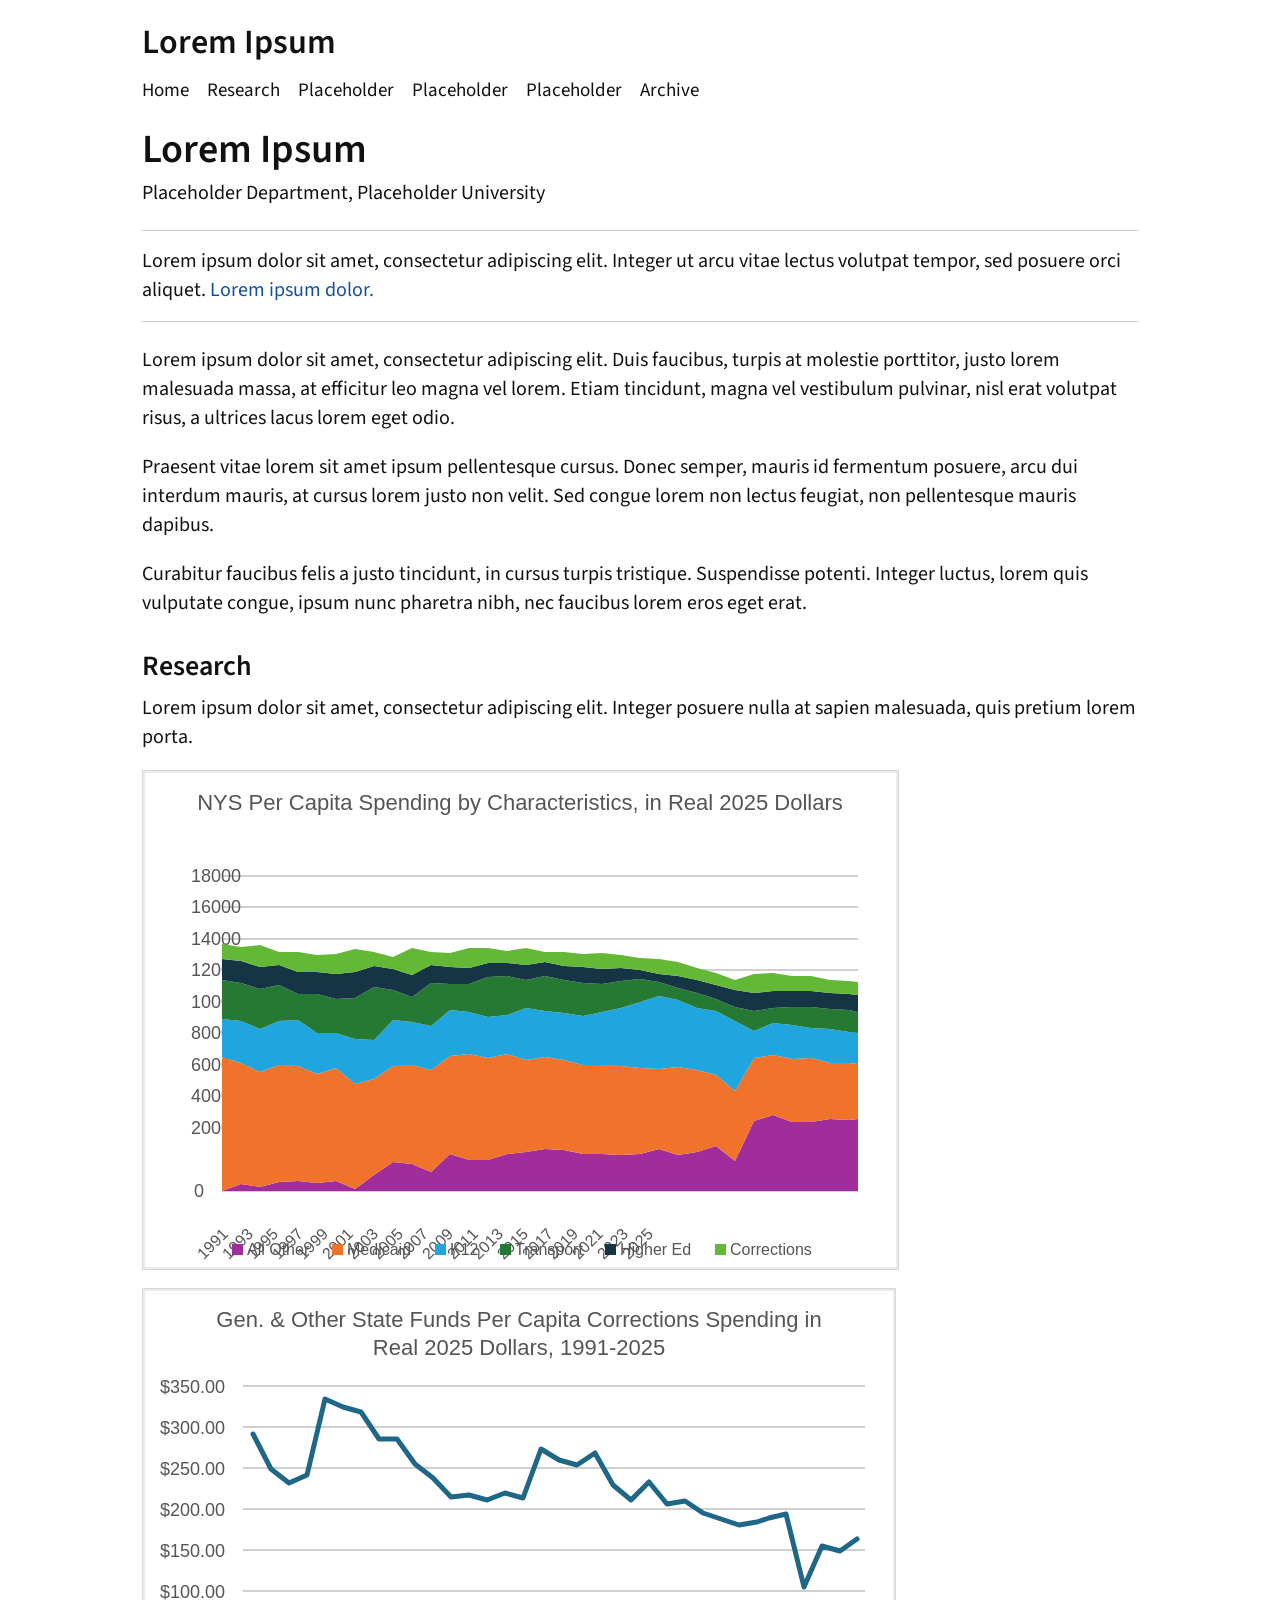
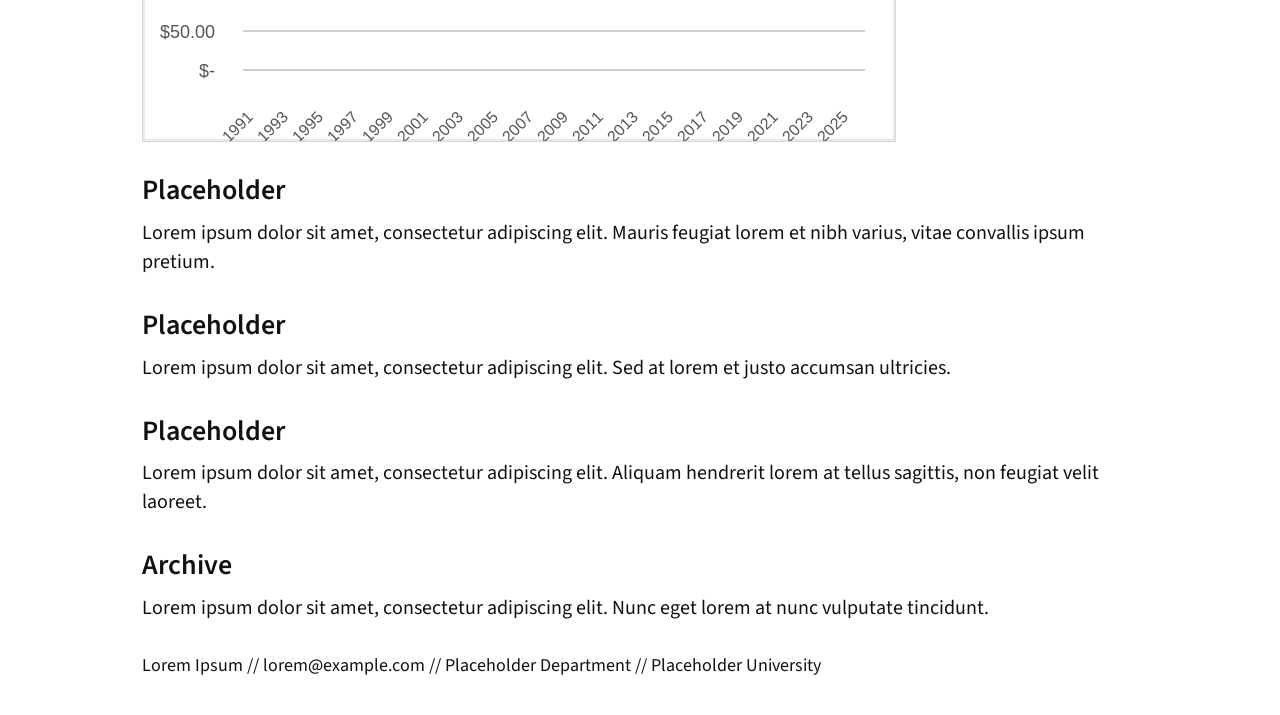
==== commit 28073d92: "Keep research charts at original size" ====
--- a/index.html
+++ b/index.html
@@ -77,22 +77,15 @@
           <div class="research-images">
             <figure class="research-figure">
               <img
-                src="assets/research-chart-1.svg"
-                alt="Line chart placeholder under research"
+                src="assets/research-chart-3.svg"
+                alt="Stacked area chart under research"
               />
             </figure>
 
             <figure class="research-figure">
               <img
-                src="assets/research-chart-2.svg"
-                alt="Comparison chart placeholder under research"
-              />
-            </figure>
-
-            <figure class="research-figure">
-              <img
-                src="assets/research-chart-3.svg"
-                alt="Stacked area chart placeholder under research"
+                src="assets/research-chart-1.svg"
+                alt="Line chart under research"
               />
             </figure>
           </div>
--- a/styles.css
+++ b/styles.css
@@ -100,15 +100,18 @@
   display: grid;
   gap: 18px;
   margin-top: 18px;
+  justify-items: start;
 }
 
 .research-figure {
   margin: 0;
+  max-width: 100%;
 }
 
 .research-figure img {
   display: block;
-  width: 100%;
+  width: auto;
+  max-width: 100%;
   height: auto;
   border: 1px solid #d8d8d8;
 }
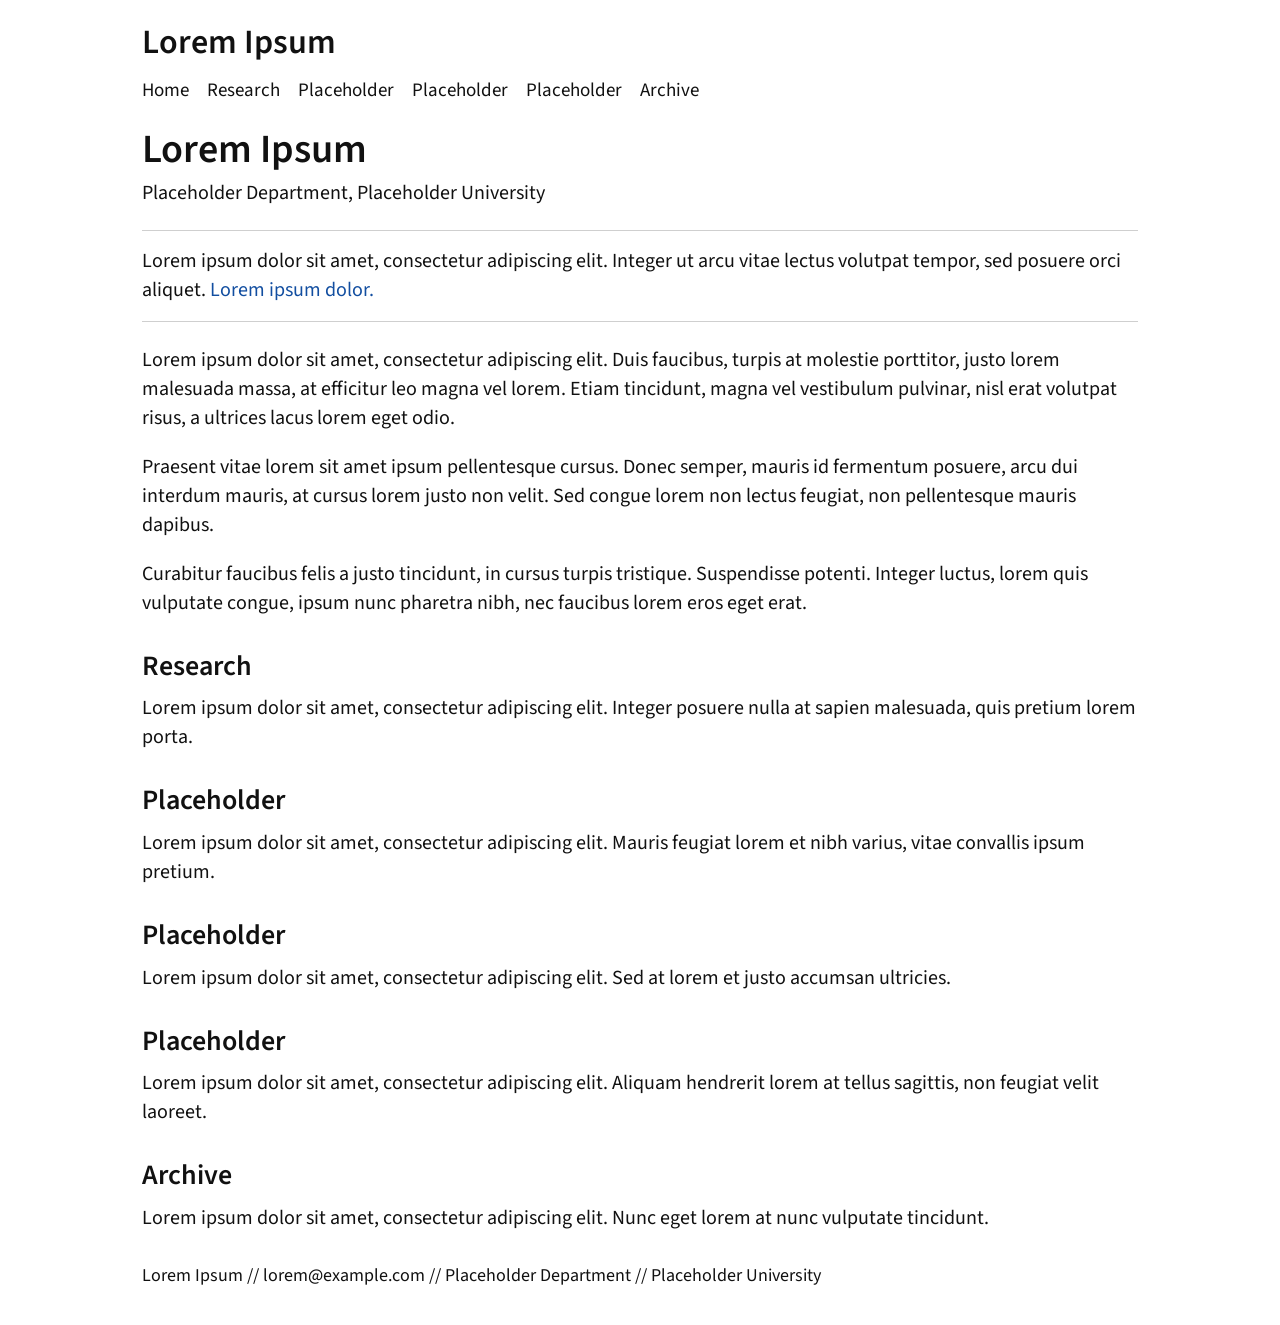
==== commit 74522850: "Remove research images from homepage" ====
--- a/index.html
+++ b/index.html
@@ -73,22 +73,6 @@
             Lorem ipsum dolor sit amet, consectetur adipiscing elit. Integer
             posuere nulla at sapien malesuada, quis pretium lorem porta.
           </p>
-
-          <div class="research-images">
-            <figure class="research-figure">
-              <img
-                src="assets/research-chart-3.svg"
-                alt="Stacked area chart under research"
-              />
-            </figure>
-
-            <figure class="research-figure">
-              <img
-                src="assets/research-chart-1.svg"
-                alt="Line chart under research"
-              />
-            </figure>
-          </div>
         </section>
 
         <section class="text-section" id="placeholder-one">
--- a/styles.css
+++ b/styles.css
@@ -96,26 +96,6 @@
   font-weight: 600;
 }
 
-.research-images {
-  display: grid;
-  gap: 18px;
-  margin-top: 18px;
-  justify-items: start;
-}
-
-.research-figure {
-  margin: 0;
-  max-width: 100%;
-}
-
-.research-figure img {
-  display: block;
-  width: auto;
-  max-width: 100%;
-  height: auto;
-  border: 1px solid #d8d8d8;
-}
-
 .site-footer {
   margin-top: 30px;
   font-size: 18px;
